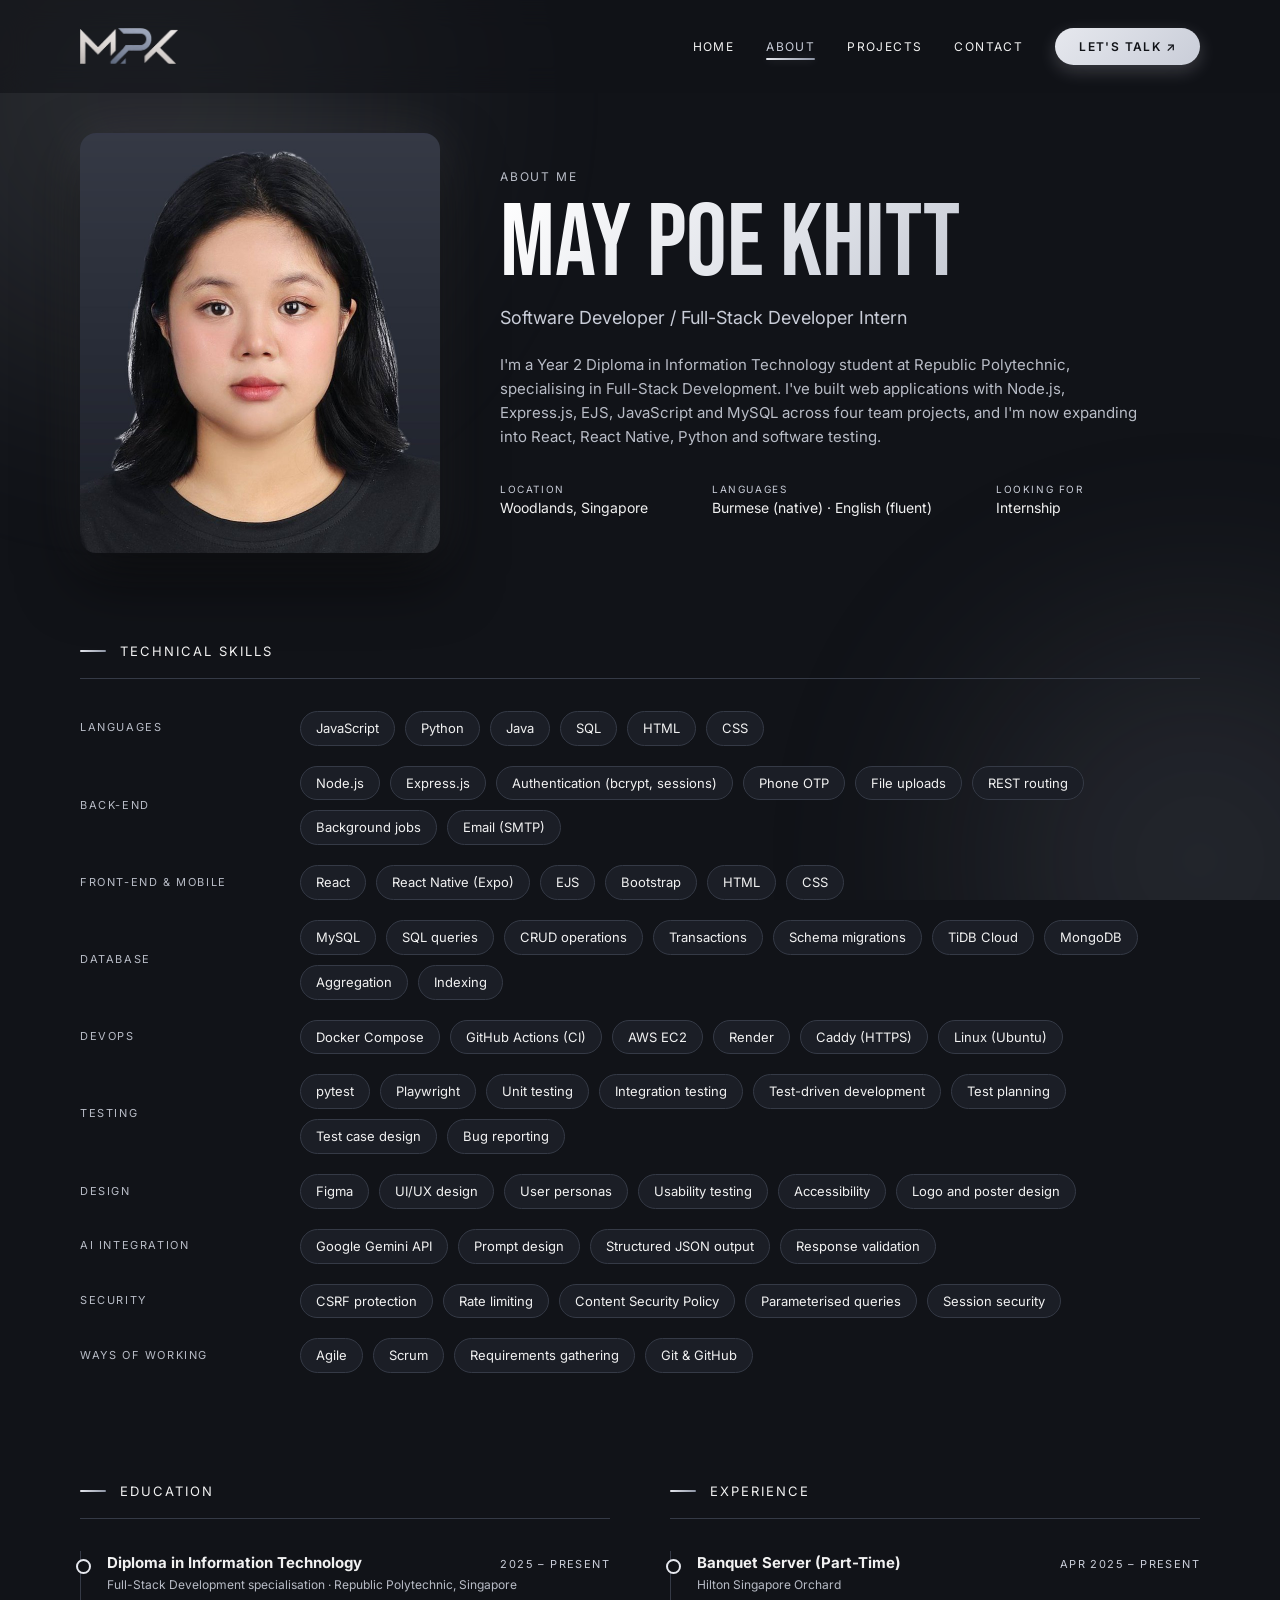
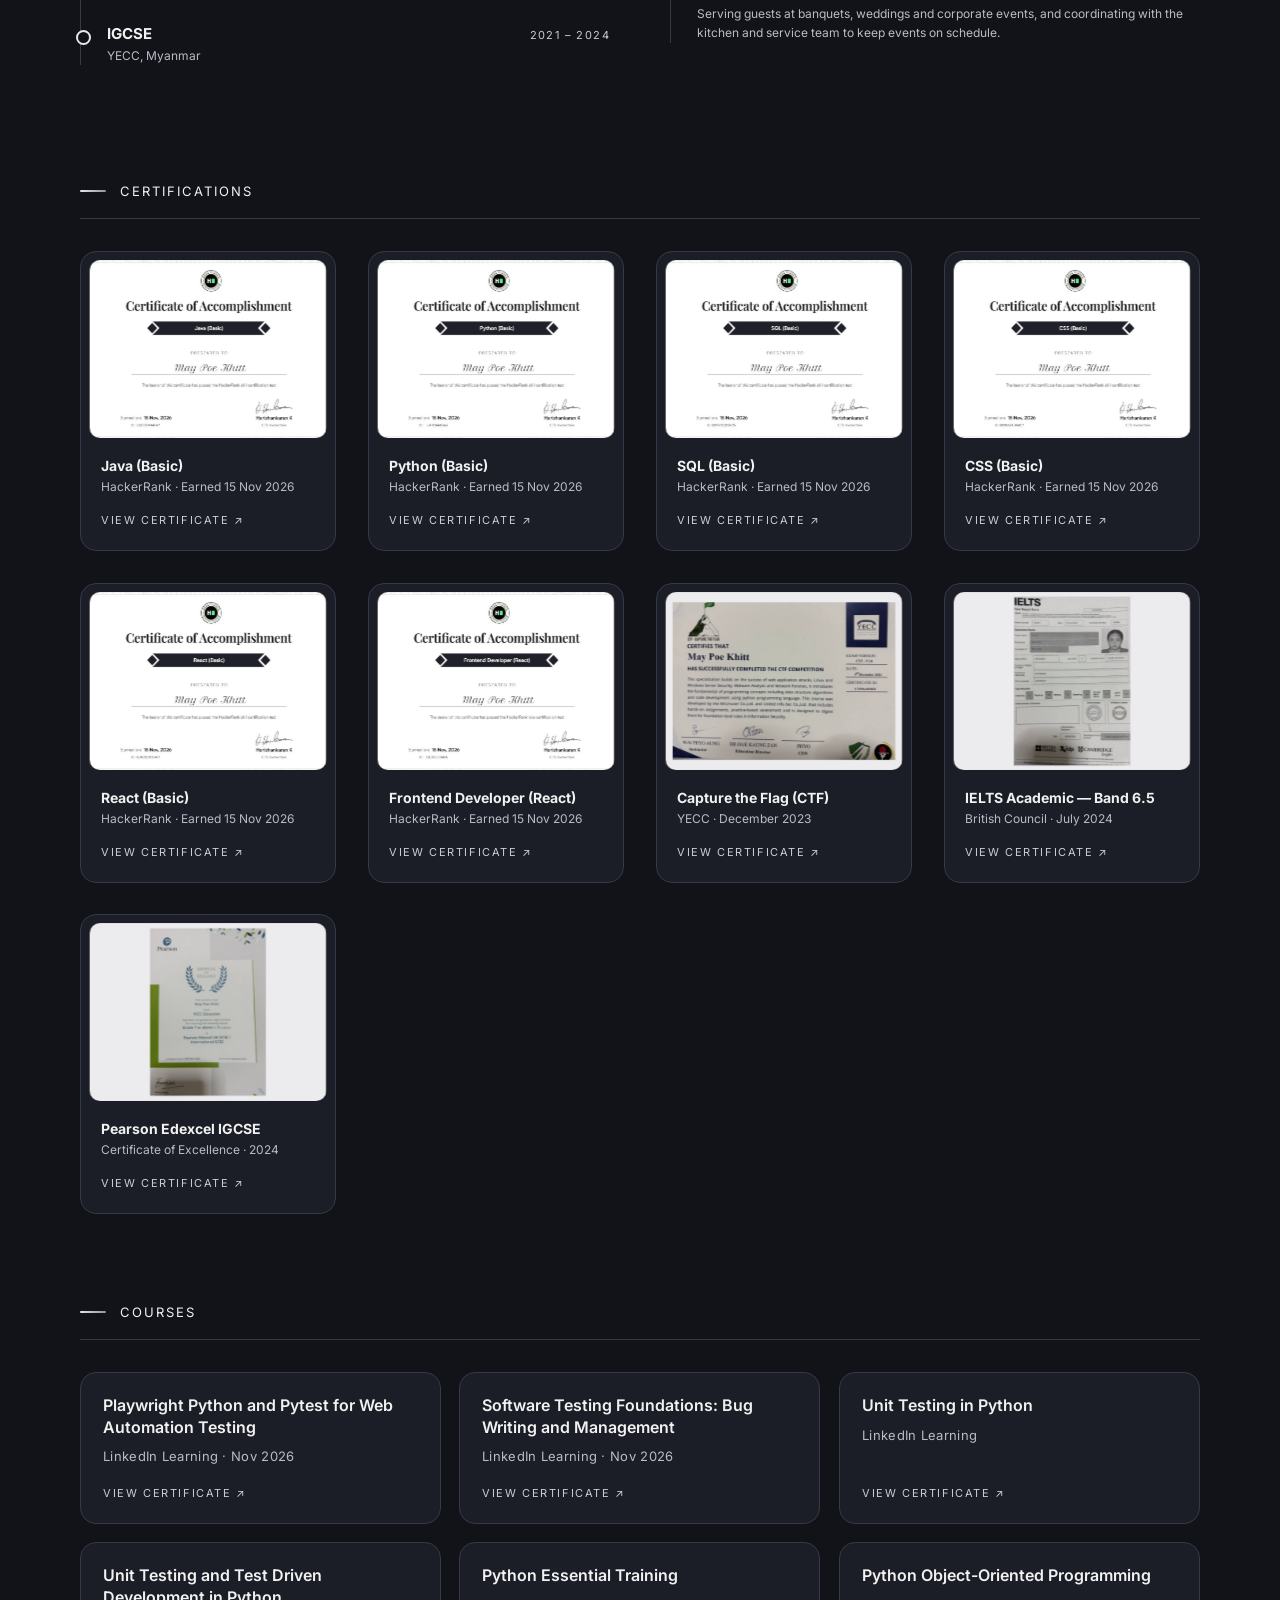
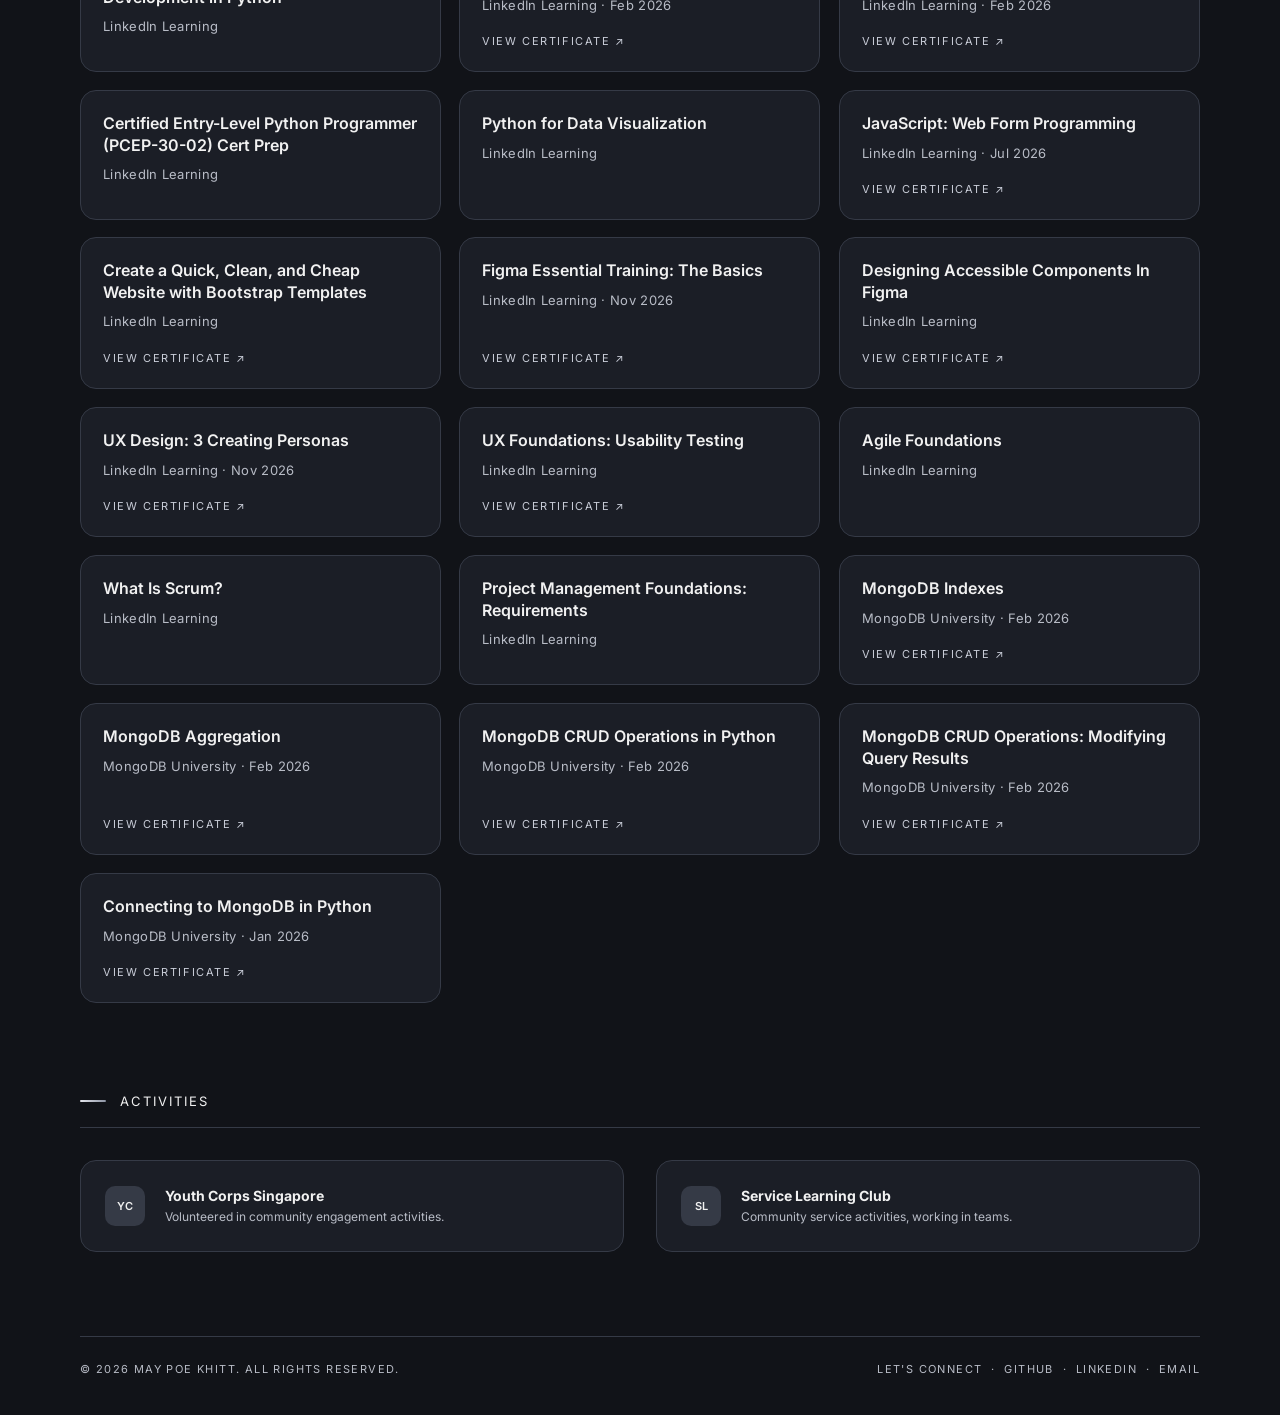
==== about.html @ 6e0b2e2b "Add LockIn project and related skills" ====
<!DOCTYPE html>
<html lang="en">
<head>
  <meta charset="UTF-8">
  <meta name="viewport" content="width=device-width, initial-scale=1.0">
  <title>About | May Poe Khitt</title>
  <meta name="description" content="About May Poe Khitt: technical skills, education, experience and certifications.">
  <link rel="icon" href="assets/img/favicon.png">

  <!-- Fonts from the design document: Bebas Neue for headings, Inter for body text -->
  <link rel="preconnect" href="https://fonts.googleapis.com">
  <link rel="preconnect" href="https://fonts.gstatic.com" crossorigin>
  <link href="https://fonts.googleapis.com/css2?family=Bebas+Neue&family=Inter:wght@400;600&display=swap" rel="stylesheet">

  <link rel="stylesheet" href="css/style.css">
</head>
<body>

  <!-- ===== Two blurred circles of colour drifting behind the whole page ===== -->
  <div class="orbs" aria-hidden="true"><span></span><span></span></div>

  <!-- ===== Loading screen: counts to 100, then fades away ===== -->
  <div class="loader">
    <img src="assets/img/logo.png" alt="">
    <p class="loader-count">000</p>
    <div class="loader-track"><div class="loader-fill"></div></div>
  </div>

  <!-- ===== Thin line at the top showing how far down the page you are ===== -->
  <div class="progress"></div>

  <!-- ===== Navigation bar (the same on every page) ===== -->
  <header class="site-header">
    <div class="container">
      <nav class="nav" aria-label="Main">
        <a class="nav-logo" href="index.html"><img src="assets/img/logo.png" alt="MPK logo, back to home"></a>
        <button class="nav-toggle" aria-expanded="false" aria-controls="nav-links">MENU</button>
        <ul class="nav-links" id="nav-links">
          <li><a href="index.html">Home</a></li>
          <li><a href="about.html" class="active" aria-current="page">About</a></li>
          <li><a href="projects.html">Projects</a></li>
          <li><a href="contact.html">Contact</a></li>
          <li><a class="nav-cta" href="contact.html">Let's talk ↗</a></li>
        </ul>
      </nav>
    </div>
  </header>

  <main>
    <!-- ===== Photo and introduction ===== -->
    <section class="container about-hero">
      <img src="assets/img/may-poe-khitt.jpg" alt="Portrait of May Poe Khitt" width="720" height="840" data-reveal>
      <div>
        <p class="eyebrow" data-reveal>About me</p>
        <h1 data-reveal data-delay="1">May Poe Khitt</h1>
        <p class="about-role" data-reveal data-delay="2">Software Developer / Full-Stack Developer Intern</p>
        <p class="about-bio" data-reveal data-delay="3">I'm a Year 2 Diploma in Information Technology student at Republic Polytechnic, specialising in Full-Stack Development. I've built web applications with Node.js, Express.js, EJS, JavaScript and MySQL across four team projects, and I'm now expanding into React, React Native, Python and software testing.</p>
        <ul class="facts" data-reveal data-delay="4">
          <li><span>Location</span>Woodlands, Singapore</li>
          <li><span>Languages</span>Burmese (native) · English (fluent)</li>
          <li><span>Looking for</span>Internship</li>
        </ul>
      </div>
    </section>

    <!-- ===== Technical skills ===== -->
    <section class="container">
      <h2 class="section-title ruled" data-reveal>Technical skills</h2>
      <div class="skill-row" data-reveal>
        <h3>Languages</h3>
        <ul class="tag-list">
          <li>JavaScript</li><li>Python</li><li>Java</li><li>SQL</li><li>HTML</li><li>CSS</li>
        </ul>
      </div>
      <div class="skill-row" data-reveal>
        <h3>Back-end</h3>
        <ul class="tag-list">
          <li>Node.js</li><li>Express.js</li><li>Authentication (bcrypt, sessions)</li><li>Phone OTP</li><li>File uploads</li><li>REST routing</li><li>Background jobs</li><li>Email (SMTP)</li>
        </ul>
      </div>
      <div class="skill-row" data-reveal>
        <h3>Front-end &amp; mobile</h3>
        <ul class="tag-list">
          <li>React</li><li>React Native (Expo)</li><li>EJS</li><li>Bootstrap</li><li>HTML</li><li>CSS</li>
        </ul>
      </div>
      <div class="skill-row" data-reveal>
        <h3>Database</h3>
        <ul class="tag-list">
          <li>MySQL</li><li>SQL queries</li><li>CRUD operations</li><li>Transactions</li><li>Schema migrations</li><li>TiDB Cloud</li><li>MongoDB</li><li>Aggregation</li><li>Indexing</li>
        </ul>
      </div>
      <div class="skill-row" data-reveal>
        <h3>DevOps</h3>
        <ul class="tag-list">
          <li>Docker Compose</li><li>GitHub Actions (CI)</li><li>AWS EC2</li><li>Render</li><li>Caddy (HTTPS)</li><li>Linux (Ubuntu)</li>
        </ul>
      </div>
      <div class="skill-row" data-reveal>
        <h3>Testing</h3>
        <ul class="tag-list">
          <li>pytest</li><li>Playwright</li><li>Unit testing</li><li>Integration testing</li><li>Test-driven development</li><li>Test planning</li><li>Test case design</li><li>Bug reporting</li>
        </ul>
      </div>
      <div class="skill-row" data-reveal>
        <h3>Design</h3>
        <ul class="tag-list">
          <li>Figma</li><li>UI/UX design</li><li>User personas</li><li>Usability testing</li><li>Accessibility</li><li>Logo and poster design</li>
        </ul>
      </div>
      <div class="skill-row" data-reveal>
        <h3>AI integration</h3>
        <ul class="tag-list">
          <li>Google Gemini API</li><li>Prompt design</li><li>Structured JSON output</li><li>Response validation</li>
        </ul>
      </div>
      <div class="skill-row" data-reveal>
        <h3>Security</h3>
        <ul class="tag-list">
          <li>CSRF protection</li><li>Rate limiting</li><li>Content Security Policy</li><li>Parameterised queries</li><li>Session security</li>
        </ul>
      </div>
      <div class="skill-row" data-reveal>
        <h3>Ways of working</h3>
        <ul class="tag-list">
          <li>Agile</li><li>Scrum</li><li>Requirements gathering</li><li>Git &amp; GitHub</li>
        </ul>
      </div>
    </section>

    <!-- ===== Education and experience ===== -->
    <section class="container two-columns">
      <div>
        <h2 class="section-title ruled" data-reveal>Education</h2>
        <ul class="timeline">
          <li data-reveal>
            <div class="timeline-top"><h3>Diploma in Information Technology</h3><time>2025 – Present</time></div>
            <p>Full-Stack Development specialisation · Republic Polytechnic, Singapore</p>
          </li>
          <li data-reveal data-delay="1">
            <div class="timeline-top"><h3>IGCSE</h3><time>2021 – 2024</time></div>
            <p>YECC, Myanmar</p>
          </li>
        </ul>
      </div>
      <div>
        <h2 class="section-title ruled" data-reveal>Experience</h2>
        <ul class="timeline">
          <li data-reveal>
            <div class="timeline-top"><h3>Banquet Server (Part-Time)</h3><time>Apr 2025 – Present</time></div>
            <p>Hilton Singapore Orchard</p>
            <p>Serving guests at banquets, weddings and corporate events, and coordinating with the kitchen and service team to keep events on schedule.</p>
          </li>
        </ul>
      </div>
    </section>

    <!-- ===== Certifications: each thumbnail opens the real certificate ===== -->
    <section class="container">
      <h2 class="section-title ruled" data-reveal>Certifications</h2>
      <div class="cert-grid">
        <a class="card cert-card tilt" href="https://www.hackerrank.com/certificates/ebd170444fa7" target="_blank" rel="noopener" data-reveal data-delay="1">
          <div class="cert-image"><img src="assets/img/cert-java-basic.jpg" alt="Certificate for Java (Basic), presented to May Poe Khitt" loading="lazy"></div>
          <div class="cert-body">
            <h3>Java (Basic)</h3>
            <p>HackerRank · Earned 15 Nov 2026</p>
            <span class="text-link">View certificate ↗</span>
          </div>
        </a>
        <a class="card cert-card tilt" href="https://www.hackerrank.com/certificates/5a11ca1415a3" target="_blank" rel="noopener" data-reveal data-delay="2">
          <div class="cert-image"><img src="assets/img/cert-python-basic.jpg" alt="Certificate for Python (Basic), presented to May Poe Khitt" loading="lazy"></div>
          <div class="cert-body">
            <h3>Python (Basic)</h3>
            <p>HackerRank · Earned 15 Nov 2026</p>
            <span class="text-link">View certificate ↗</span>
          </div>
        </a>
        <a class="card cert-card tilt" href="https://www.hackerrank.com/certificates/b29fcc32bfc5" target="_blank" rel="noopener" data-reveal data-delay="3">
          <div class="cert-image"><img src="assets/img/cert-sql-basic.jpg" alt="Certificate for SQL (Basic), presented to May Poe Khitt" loading="lazy"></div>
          <div class="cert-body">
            <h3>SQL (Basic)</h3>
            <p>HackerRank · Earned 15 Nov 2026</p>
            <span class="text-link">View certificate ↗</span>
          </div>
        </a>
        <a class="card cert-card tilt" href="https://www.hackerrank.com/certificates/b9066fada4c7" target="_blank" rel="noopener" data-reveal data-delay="4">
          <div class="cert-image"><img src="assets/img/cert-css-basic.jpg" alt="Certificate for CSS (Basic), presented to May Poe Khitt" loading="lazy"></div>
          <div class="cert-body">
            <h3>CSS (Basic)</h3>
            <p>HackerRank · Earned 15 Nov 2026</p>
            <span class="text-link">View certificate ↗</span>
          </div>
        </a>
        <a class="card cert-card tilt" href="https://www.hackerrank.com/certificates/65ae2d30e14c" target="_blank" rel="noopener" data-reveal data-delay="1">
          <div class="cert-image"><img src="assets/img/cert-react-basic.jpg" alt="Certificate for React (Basic), presented to May Poe Khitt" loading="lazy"></div>
          <div class="cert-body">
            <h3>React (Basic)</h3>
            <p>HackerRank · Earned 15 Nov 2026</p>
            <span class="text-link">View certificate ↗</span>
          </div>
        </a>
        <a class="card cert-card tilt" href="https://www.hackerrank.com/certificates/15e3feb1d4ea" target="_blank" rel="noopener" data-reveal data-delay="2">
          <div class="cert-image"><img src="assets/img/cert-frontend-react.jpg" alt="Certificate for Frontend Developer (React), presented to May Poe Khitt" loading="lazy"></div>
          <div class="cert-body">
            <h3>Frontend Developer (React)</h3>
            <p>HackerRank · Earned 15 Nov 2026</p>
            <span class="text-link">View certificate ↗</span>
          </div>
        </a>
        <a class="card cert-card tilt" href="assets/img/cert-ctf.jpg" target="_blank" rel="noopener" data-reveal data-delay="3">
          <div class="cert-image"><img src="assets/img/cert-ctf.jpg" alt="Certificate for Capture the Flag (CTF), presented to May Poe Khitt" loading="lazy"></div>
          <div class="cert-body">
            <h3>Capture the Flag (CTF)</h3>
            <p>YECC · December 2023</p>
            <span class="text-link">View certificate ↗</span>
          </div>
        </a>
        <a class="card cert-card tilt" href="assets/img/cert-ielts.jpg" target="_blank" rel="noopener" data-reveal data-delay="4">
          <div class="cert-image"><img src="assets/img/cert-ielts.jpg" alt="Certificate for IELTS Academic — Band 6.5, presented to May Poe Khitt" loading="lazy"></div>
          <div class="cert-body">
            <h3>IELTS Academic — Band 6.5</h3>
            <p>British Council · July 2024</p>
            <span class="text-link">View certificate ↗</span>
          </div>
        </a>
        <a class="card cert-card tilt" href="assets/img/cert-igcse.jpg" target="_blank" rel="noopener" data-reveal data-delay="1">
          <div class="cert-image"><img src="assets/img/cert-igcse.jpg" alt="Certificate for Pearson Edexcel IGCSE, presented to May Poe Khitt" loading="lazy"></div>
          <div class="cert-body">
            <h3>Pearson Edexcel IGCSE</h3>
            <p>Certificate of Excellence · 2024</p>
            <span class="text-link">View certificate ↗</span>
          </div>
        </a>
      </div>
    </section>

    <!-- ===== Short courses: no image, just the title and the link ===== -->
    <section class="container">
      <h2 class="section-title ruled" data-reveal>Courses</h2>
      <div class="course-grid">
        <a class="card course tilt" href="https://www.linkedin.com/learning/certificates/007ace8683a23a3950d2012a0902feb4ef86624bf9d6224d4e33a53b6eaf4945" target="_blank" rel="noopener" data-reveal data-delay="1">
          <h3>Playwright Python and Pytest for Web Automation Testing</h3>
          <p>LinkedIn Learning · Nov 2026</p>
          <span class="text-link">View certificate ↗</span>
        </a>
        <a class="card course tilt" href="https://www.linkedin.com/learning/certificates/c2318993d126d9dd8e108a16541466ec45ddd9ae2f99d0d25678b768635dbad9" target="_blank" rel="noopener" data-reveal data-delay="2">
          <h3>Software Testing Foundations: Bug Writing and Management</h3>
          <p>LinkedIn Learning · Nov 2026</p>
          <span class="text-link">View certificate ↗</span>
        </a>
        <a class="card course tilt" href="https://www.linkedin.com/learning/certificates/ef1d2a0a8b7f7d747a9cfdbb5da832a05d3491741915e7efb2b849ba6c27f4b6" target="_blank" rel="noopener" data-reveal data-delay="3">
          <h3>Unit Testing in Python</h3>
          <p>LinkedIn Learning</p>
          <span class="text-link">View certificate ↗</span>
        </a>
        <div class="card course tilt" data-reveal data-delay="1">
          <h3>Unit Testing and Test Driven Development in Python</h3>
          <p>LinkedIn Learning</p>

        </div>
        <a class="card course tilt" href="https://www.linkedin.com/learning/certificates/7832577962c75b467d08a107c3efdfe1d1c6938fd75892aa714be457d5634626" target="_blank" rel="noopener" data-reveal data-delay="2">
          <h3>Python Essential Training</h3>
          <p>LinkedIn Learning · Feb 2026</p>
          <span class="text-link">View certificate ↗</span>
        </a>
        <a class="card course tilt" href="https://www.linkedin.com/learning/certificates/642a115ae148cda1386c73ee222d095494d3190534b2ea3c707a3dd1daa43b93" target="_blank" rel="noopener" data-reveal data-delay="3">
          <h3>Python Object-Oriented Programming</h3>
          <p>LinkedIn Learning · Feb 2026</p>
          <span class="text-link">View certificate ↗</span>
        </a>
        <div class="card course tilt" data-reveal data-delay="1">
          <h3>Certified Entry-Level Python Programmer (PCEP-30-02) Cert Prep</h3>
          <p>LinkedIn Learning</p>

        </div>
        <div class="card course tilt" data-reveal data-delay="2">
          <h3>Python for Data Visualization</h3>
          <p>LinkedIn Learning</p>

        </div>
        <a class="card course tilt" href="https://www.linkedin.com/learning/certificates/b5870827fc2e2a298fca5d25c9de5e93437871ac3f8296062346e28d1c4c9910" target="_blank" rel="noopener" data-reveal data-delay="3">
          <h3>JavaScript: Web Form Programming</h3>
          <p>LinkedIn Learning · Jul 2026</p>
          <span class="text-link">View certificate ↗</span>
        </a>
        <a class="card course tilt" href="https://www.linkedin.com/learning/certificates/26206d095fd940094a0a09e3727b72c31b474f3857fff0610dfcfeb79a81e4c4" target="_blank" rel="noopener" data-reveal data-delay="1">
          <h3>Create a Quick, Clean, and Cheap Website with Bootstrap Templates</h3>
          <p>LinkedIn Learning</p>
          <span class="text-link">View certificate ↗</span>
        </a>
        <a class="card course tilt" href="https://www.linkedin.com/learning/certificates/7be4e5dc08ef35ca28735d0f163c05a3fc9935de8fa250fa66d63c64e905400e" target="_blank" rel="noopener" data-reveal data-delay="2">
          <h3>Figma Essential Training: The Basics</h3>
          <p>LinkedIn Learning · Nov 2026</p>
          <span class="text-link">View certificate ↗</span>
        </a>
        <a class="card course tilt" href="https://www.linkedin.com/learning/certificates/5f183838abbb30256172e3f19e2828e44eb1addfafab7a0c6562c7fbbeca8776" target="_blank" rel="noopener" data-reveal data-delay="3">
          <h3>Designing Accessible Components In Figma</h3>
          <p>LinkedIn Learning</p>
          <span class="text-link">View certificate ↗</span>
        </a>
        <a class="card course tilt" href="https://www.linkedin.com/learning/certificates/5fa758683c4a4750c43ecacc9d04aaa15fe416ac21dd35add81c320bf196c105" target="_blank" rel="noopener" data-reveal data-delay="1">
          <h3>UX Design: 3 Creating Personas</h3>
          <p>LinkedIn Learning · Nov 2026</p>
          <span class="text-link">View certificate ↗</span>
        </a>
        <a class="card course tilt" href="https://www.linkedin.com/learning/certificates/906a95bd756f3998af81de004d016d6529264d91f4b0411a4b63b7fbc826d82d" target="_blank" rel="noopener" data-reveal data-delay="2">
          <h3>UX Foundations: Usability Testing</h3>
          <p>LinkedIn Learning</p>
          <span class="text-link">View certificate ↗</span>
        </a>
        <div class="card course tilt" data-reveal data-delay="3">
          <h3>Agile Foundations</h3>
          <p>LinkedIn Learning</p>

        </div>
        <div class="card course tilt" data-reveal data-delay="1">
          <h3>What Is Scrum?</h3>
          <p>LinkedIn Learning</p>

        </div>
        <div class="card course tilt" data-reveal data-delay="2">
          <h3>Project Management Foundations: Requirements</h3>
          <p>LinkedIn Learning</p>

        </div>
        <a class="card course tilt" href="https://learn.mongodb.com/c/0lpbbnGNRIOQ8Bi4iYPtrg" target="_blank" rel="noopener" data-reveal data-delay="3">
          <h3>MongoDB Indexes</h3>
          <p>MongoDB University · Feb 2026</p>
          <span class="text-link">View certificate ↗</span>
        </a>
        <a class="card course tilt" href="https://learn.mongodb.com/c/H_JDPgGZQrei9a-CpMz5mw" target="_blank" rel="noopener" data-reveal data-delay="1">
          <h3>MongoDB Aggregation</h3>
          <p>MongoDB University · Feb 2026</p>
          <span class="text-link">View certificate ↗</span>
        </a>
        <a class="card course tilt" href="https://learn.mongodb.com/c/iH8aCj2jSB6xQS1QizCkRQ" target="_blank" rel="noopener" data-reveal data-delay="2">
          <h3>MongoDB CRUD Operations in Python</h3>
          <p>MongoDB University · Feb 2026</p>
          <span class="text-link">View certificate ↗</span>
        </a>
        <a class="card course tilt" href="https://learn.mongodb.com/c/dVjZygx3QAO2M8sxCVp8Hw" target="_blank" rel="noopener" data-reveal data-delay="3">
          <h3>MongoDB CRUD Operations: Modifying Query Results</h3>
          <p>MongoDB University · Feb 2026</p>
          <span class="text-link">View certificate ↗</span>
        </a>
        <a class="card course tilt" href="https://learn.mongodb.com/c/_xUEGuBiSAKsBUDVDH-eBg" target="_blank" rel="noopener" data-reveal data-delay="1">
          <h3>Connecting to MongoDB in Python</h3>
          <p>MongoDB University · Jan 2026</p>
          <span class="text-link">View certificate ↗</span>
        </a>
      </div>
    </section>

    <!-- ===== Activities ===== -->
    <section class="container">
      <h2 class="section-title ruled" data-reveal>Activities</h2>
      <div class="activity-grid">
        <div class="card activity tilt" data-reveal>
          <span class="badge">YC</span>
          <div>
            <h3>Youth Corps Singapore</h3>
            <p>Volunteered in community engagement activities.</p>
          </div>
        </div>
        <div class="card activity tilt" data-reveal data-delay="1">
          <span class="badge">SL</span>
          <div>
            <h3>Service Learning Club</h3>
            <p>Community service activities, working in teams.</p>
          </div>
        </div>
      </div>
    </section>
  </main>

  <!-- ===== Footer (the same on every page) ===== -->
  <footer class="site-footer">
    <div class="container">
      <div class="footer-inner">
        <p>© 2026 May Poe Khitt. All rights reserved.</p>
        <p>
          Let's connect &nbsp;·&nbsp;
          <a href="https://github.com/maypoe82" target="_blank" rel="noopener">GitHub</a> &nbsp;·&nbsp;
          <a href="https://www.linkedin.com/in/may-poe-khitt-23a289365" target="_blank" rel="noopener">LinkedIn</a> &nbsp;·&nbsp;
          <a href="mailto:maypoe827@gmail.com">Email</a>
        </p>
      </div>
    </div>
  </footer>

  <button class="to-top" aria-label="Back to top">↑</button>

  <script src="js/main.js"></script>
</body>
</html>
---- css/style.css ----
/* =====================================================================
   May Poe Khitt - Portfolio
   One stylesheet shared by all four pages.

   Contents
   1.  Colours and fonts (variables)
   2.  Base styles and the glowing background
   3.  Loading screen
   4.  Scroll progress bar
   5.  Navigation bar
   6.  Scroll reveal animations
   7.  Shared pieces: headings, buttons, cards, tags
   8.  Depth and 3D tilt
   9.  Home page
   11. About page
   12. Projects page and the project pop-up
   13. Contact page
   14. Back to top button
   15. Footer
   16. Smaller screens (tablet and phone)
   17. Reduced motion
   ===================================================================== */

/* ---------- 1. Colours and fonts ----------
   Every colour on the site is one of the five greys from my design
   document, or a shade mixed between two of them. There is no second hue:
   contrast and light do the work that a bright accent colour usually does. */
:root {
  --navy-black: #111318;   /* page background */
  --charcoal:   #1B1E26;   /* cards */
  --slate:      #353A46;   /* borders and image backgrounds */
  --light-grey: #B8BCC6;   /* secondary text */
  --off-white:  #F1F1F1;   /* main text */

  --accent:      #E6E8EE;  /* bright silver, the strongest highlight */
  --accent-soft: #C9CDD8;  /* soft silver, for hover text on dark */
  --accent-2:    #8C93A3;  /* steel grey, the far end of gradients */
  --glow:        rgba(230, 232, 238, 0.20);

  --font-heading: "Bebas Neue", Impact, sans-serif;
  --font-body: "Inter", Arial, sans-serif;

  --page-width: 1280px;
  --radius: 16px;

  /* One speed and one curve, so every animation on the site feels the same */
  --speed: 0.45s;
  --ease: cubic-bezier(0.22, 1, 0.36, 1);

  /* Stacked shadows: a tight dark one for contact with the page, a wide
     soft one for height, and a coloured one for the glow. */
  --lift-shadow:
    0 2px 6px rgba(0, 0, 0, 0.5),
    0 22px 48px rgba(0, 0, 0, 0.55),
    0 0 34px var(--glow);
}

/* ---------- 2. Base styles and the glowing background ---------- */
* {
  box-sizing: border-box;
  margin: 0;
  padding: 0;
}

html {
  scroll-behavior: smooth;
  /* "clip" trims anything that pokes out at the sides without turning the
     page into a sideways scrolling box the way "hidden" would. */
  overflow-x: clip;
  /* The page colour lives here so the coloured blobs below can sit behind
     everything on the page but still in front of this background. */
  background: var(--navy-black);
}

body {
  background: transparent;
  color: var(--off-white);
  font-family: var(--font-body);
  font-size: 16px;
  line-height: 1.6;
  overflow-x: clip;
}

/* Stops the page scrolling behind the loading screen or an open pop-up */
body.locked {
  overflow: hidden;
}

/* Two big blurred circles of colour that drift behind the whole site.
   They are what stops the dark background looking flat. */
.orbs {
  position: fixed;
  inset: 0;
  z-index: -1;
  overflow: hidden;
  pointer-events: none;
  /* main.js puts the scroll position into --oy, which slides the blobs
     down more slowly than the page, so they feel further away. */
  transform: translate3d(0, var(--oy, 0px), 0);
}

.orbs span {
  position: absolute;
  display: block;
  border-radius: 50%;
  filter: blur(120px);
  opacity: 0.11;
}

.orbs span:nth-child(1) {
  width: 540px;
  height: 540px;
  top: -170px;
  left: -130px;
  background: var(--accent);
  animation: drift-a 19s ease-in-out infinite alternate;
}

.orbs span:nth-child(2) {
  width: 460px;
  height: 460px;
  bottom: -190px;
  right: -150px;
  background: var(--accent-2);
  opacity: 0.16;
  animation: drift-b 23s ease-in-out infinite alternate;
}

@keyframes drift-a {
  to { transform: translate3d(160px, 120px, 0) scale(1.15); }
}

@keyframes drift-b {
  to { transform: translate3d(-150px, -110px, 0) scale(1.2); }
}

img {
  max-width: 100%;
  height: auto;
  display: block;
}

a {
  color: inherit;
  text-decoration: none;
}

/* Keeps content centred with space at the sides */
.container {
  width: 100%;
  max-width: calc(var(--page-width) + 160px);
  margin: 0 auto;
  padding-left: 80px;
  padding-right: 80px;
}

/* Space above and below every section */
section {
  padding-top: 44px;
  padding-bottom: 44px;
}

/* Visible outline when moving through the page with the Tab key */
a:focus-visible,
button:focus-visible,
input:focus-visible,
textarea:focus-visible {
  outline: 2px solid var(--accent-soft);
  outline-offset: 3px;
}

/* ---------- 3. Loading screen ----------
   Covers the page while the fonts and images load, and counts up
   from 000 to 100. main.js removes it when the page is ready. */
.loader {
  position: fixed;
  inset: 0;
  z-index: 100;
  display: grid;
  place-content: center;
  justify-items: center;
  gap: 28px;
  background: radial-gradient(circle at 50% 42%, #1A2030, var(--navy-black) 70%);
  transition: opacity 0.6s var(--ease), visibility 0.6s;
}

.loader.done {
  opacity: 0;
  visibility: hidden;
}

.loader img {
  width: 110px;
  filter: drop-shadow(0 0 26px var(--glow));
  animation: pulse 1.6s var(--ease) infinite;
}

.loader-count {
  font-family: var(--font-heading);
  font-size: 56px;
  line-height: 1;
  background: linear-gradient(135deg, var(--off-white), var(--accent-soft));
  -webkit-background-clip: text;
  background-clip: text;
  color: transparent;
}

/* The thin bar that fills up under the number */
.loader-track {
  width: 220px;
  height: 3px;
  border-radius: 999px;
  background: var(--slate);
  overflow: hidden;
}

.loader-fill {
  width: 0%;
  height: 100%;
  border-radius: 999px;
  background: linear-gradient(90deg, var(--accent), var(--accent-2));
  box-shadow: 0 0 14px var(--glow);
  transition: width 0.2s linear;
}

@keyframes pulse {
  0%, 100% { opacity: 1; transform: scale(1); }
  50% { opacity: 0.5; transform: scale(0.94); }
}

/* ---------- 4. Scroll progress bar ----------
   A thin line across the very top that grows as the page is scrolled. */
.progress {
  position: fixed;
  top: 0;
  left: 0;
  z-index: 30;
  width: 100%;
  height: 3px;
  background: linear-gradient(90deg, var(--accent), var(--accent-2));
  box-shadow: 0 0 12px var(--glow);
  transform: scaleX(0);
  transform-origin: left;
}

/* ---------- 5. Navigation bar ---------- */
.site-header {
  position: sticky;
  top: 0;
  z-index: 20;
  background: rgba(17, 19, 24, 0.6);
  backdrop-filter: blur(14px);
  border-bottom: 1px solid transparent;
  transition: border-color var(--speed) var(--ease), background var(--speed) var(--ease);
}

/* main.js adds "scrolled" once the page has moved down a little */
.site-header.scrolled {
  background: rgba(17, 19, 24, 0.9);
  border-bottom-color: rgba(230, 232, 238, 0.18);
}

.nav {
  display: flex;
  align-items: center;
  justify-content: space-between;
  height: 92px;
  transition: height var(--speed) var(--ease);
}

.site-header.scrolled .nav {
  height: 74px;
}

.nav-logo img {
  height: 36px;
  width: auto;
  transition: transform var(--speed) var(--ease), filter var(--speed) var(--ease);
}

.nav-logo:hover img {
  transform: scale(1.08);
  filter: drop-shadow(0 0 14px var(--glow));
}

.nav-links {
  display: flex;
  align-items: center;
  gap: 32px;
  list-style: none;
}

.nav-links a {
  position: relative;
  font-size: 12px;
  letter-spacing: 1.4px;
  text-transform: uppercase;
  padding: 6px 0;
  transition: color var(--speed) var(--ease);
}

.nav-links a:not(.nav-cta):hover,
.nav-links a.active {
  color: var(--accent-soft);
}

/* The underline grows out from the left on hover, instead of just appearing */
.nav-links a:not(.nav-cta)::after {
  content: "";
  position: absolute;
  left: 0;
  bottom: 0;
  width: 100%;
  height: 2px;
  border-radius: 2px;
  background: linear-gradient(90deg, var(--accent), var(--accent-2));
  box-shadow: 0 0 10px var(--glow);
  transform: scaleX(0);
  transform-origin: left;
  transition: transform var(--speed) var(--ease);
}

.nav-links a:hover::after,
.nav-links a.active::after {
  transform: scaleX(1);
}

/* The silver "Let's talk" pill at the end of the menu */
.nav-links a.nav-cta {
  background: linear-gradient(135deg, var(--accent), #C9CDD8);
  color: var(--navy-black);
  font-weight: 600;
  padding: 11px 24px;
  border-radius: 999px;
  box-shadow: 0 6px 18px var(--glow);
  transition: transform var(--speed) var(--ease), box-shadow var(--speed) var(--ease);
}

.nav-links a.nav-cta:hover {
  transform: translateY(-2px);
  box-shadow: 0 10px 26px var(--glow);
}

/* Menu button, only shown on phones (see section 16) */
.nav-toggle {
  display: none;
  background: none;
  border: 1px solid var(--slate);
  border-radius: 8px;
  color: var(--off-white);
  font-family: var(--font-body);
  font-size: 12px;
  letter-spacing: 1.4px;
  padding: 10px 14px;
  cursor: pointer;
}

/* ---------- 6. Scroll reveal animations ----------
   Anything with data-reveal starts lower down, see-through and slightly
   shrunk. main.js adds "shown" when it scrolls into view. */
/* These use the separate "translate" and "scale" properties rather than
   "transform". That matters: the tilting cards in section 8 use transform,
   and if the reveal used it too, whichever rule won would cancel the other.
   Using separate properties lets the two effects run side by side. */
[data-reveal] {
  opacity: 0;
  translate: 0 30px;
  scale: 0.98;
  transition: opacity 0.8s var(--ease), translate 0.8s var(--ease), scale 0.8s var(--ease);
}

[data-reveal].shown {
  opacity: 1;
  translate: 0 0;
  scale: 1;
}

/* data-delay staggers items so they arrive one after another */
[data-delay="1"] { transition-delay: 0.08s; }
[data-delay="2"] { transition-delay: 0.16s; }
[data-delay="3"] { transition-delay: 0.24s; }
[data-delay="4"] { transition-delay: 0.32s; }
[data-delay="5"] { transition-delay: 0.40s; }

/* ---------- 7. Shared pieces ---------- */
.eyebrow {
  font-size: 12px;
  letter-spacing: 1.8px;
  text-transform: uppercase;
  color: var(--light-grey);
}

.section-title {
  position: relative;
  font-size: 13px;
  font-weight: 400;
  letter-spacing: 2px;
  text-transform: uppercase;
}

/* A short blue dash in front of every section heading */
.section-title::before {
  content: "";
  display: inline-block;
  width: 26px;
  height: 2px;
  margin-right: 14px;
  vertical-align: 4px;
  border-radius: 2px;
  background: linear-gradient(90deg, var(--accent), var(--accent-2));
}

/* Section title with a thin line underneath */
.section-title.ruled {
  padding-bottom: 16px;
  border-bottom: 1px solid var(--slate);
  margin-bottom: 32px;
}

.section-head {
  display: flex;
  justify-content: space-between;
  align-items: baseline;
  margin-bottom: 20px;
}

.text-link {
  position: relative;
  font-size: 11px;
  letter-spacing: 1.6px;
  text-transform: uppercase;
  color: var(--accent-soft);
}

.text-link::after {
  content: "";
  position: absolute;
  left: 0;
  bottom: -3px;
  width: 100%;
  height: 1px;
  background: currentColor;
  transform: scaleX(0);
  transform-origin: left;
  transition: transform var(--speed) var(--ease);
}

a:hover .text-link::after,
.text-link:hover::after {
  transform: scaleX(1);
}

.muted {
  color: var(--light-grey);
}

/* Big headings, filled with a metal-and-blue gradient instead of flat white */
.page-title,
.hero h1,
.about-hero h1,
.cta h2,
.modal-box h2 {
  background: linear-gradient(135deg, #FFFFFF 0%, #DCDFE6 46%, #9BA2B1 112%);
  -webkit-background-clip: text;
  background-clip: text;
  color: transparent;
}

.page-title {
  font-family: var(--font-heading);
  font-weight: 400;
  font-size: clamp(54px, 8.5vw, 120px);
  line-height: 0.95;
  margin: 12px 0 16px;
}

.page-intro {
  padding-top: 56px;
  padding-bottom: 12px;
}

/* Buttons */
.btn {
  position: relative;
  display: inline-block;
  overflow: hidden;
  font-family: var(--font-body);
  font-size: 12px;
  font-weight: 600;
  letter-spacing: 1.2px;
  text-transform: uppercase;
  padding: 18px 28px;
  border: none;
  border-radius: 10px;
  /* Dark text on silver, which is easier to read than white on silver */
  background: linear-gradient(135deg, var(--accent), #C9CDD8 55%, var(--accent-2));
  color: var(--navy-black);
  cursor: pointer;
  box-shadow: 0 8px 22px var(--glow);
  transition: transform var(--speed) var(--ease), box-shadow var(--speed) var(--ease);
}

.btn:hover {
  transform: translateY(-3px);
  box-shadow: 0 14px 34px var(--glow);
}

/* Pressing the button pushes it back down, like a real key */
.btn:active {
  transform: translateY(-1px) scale(0.985);
}

/* A band of light that sweeps across the button on hover */
.btn::before {
  content: "";
  position: absolute;
  top: 0;
  left: -120%;
  width: 60%;
  height: 100%;
  background: linear-gradient(100deg, transparent, rgba(255, 255, 255, 0.6), transparent);
  transition: left 0.6s var(--ease);
}

.btn:hover::before {
  left: 130%;
}

.btn-outline {
  background: rgba(27, 30, 38, 0.8);
  color: var(--off-white);
  border: 1px solid var(--slate);
  font-weight: 400;
  box-shadow: none;
}

.btn-outline:hover {
  border-color: var(--accent);
  color: var(--accent-soft);
  box-shadow: 0 10px 26px rgba(0, 0, 0, 0.45);
}

.btn-outline::before {
  background: linear-gradient(100deg, transparent, rgba(255, 255, 255, 0.16), transparent);
}

.btn-block {
  display: block;
  width: 100%;
  text-align: center;
}

/* Cards */
.card {
  position: relative;
  background: var(--charcoal);
  border: 1px solid var(--slate);
  border-radius: var(--radius);
}

/* Small rounded labels used for skills */
.tag-list {
  display: flex;
  flex-wrap: wrap;
  gap: 10px;
  list-style: none;
}

.tag-list li {
  font-size: 13px;
  padding: 6px 15px;
  background: var(--charcoal);
  border: 1px solid var(--slate);
  border-radius: 999px;
  transition: border-color var(--speed) var(--ease), color var(--speed) var(--ease),
              transform var(--speed) var(--ease), box-shadow var(--speed) var(--ease);
}

.tag-list li:hover {
  border-color: var(--accent);
  color: var(--accent-soft);
  transform: translateY(-3px);
  box-shadow: 0 8px 20px var(--glow);
}

/* ---------- 8. Depth and 3D tilt ----------
   .tilt cards lean towards the mouse. main.js measures where the pointer is
   over the card and writes the two angles into --rx and --ry; the rest is
   done here. perspective() is what makes the lean look three-dimensional
   rather than flat. */
.tilt {
  transform:
    perspective(1000px)
    rotateX(var(--rx, 0deg))
    rotateY(var(--ry, 0deg))
    translateY(var(--lift, 0px));
  transform-style: preserve-3d;
  transition: transform var(--speed) var(--ease), box-shadow var(--speed) var(--ease),
              border-color var(--speed) var(--ease);
}

.tilt:hover {
  box-shadow: var(--lift-shadow);
  border-color: rgba(230, 232, 238, 0.40);
}

/* A soft round highlight that follows the pointer across the card.
   main.js writes the pointer position into --mx and --my. */
.tilt::after {
  content: "";
  position: absolute;
  inset: 0;
  border-radius: inherit;
  pointer-events: none;
  background: radial-gradient(
    420px circle at var(--mx, 50%) var(--my, 50%),
    rgba(255, 255, 255, 0.13),
    transparent 62%
  );
  opacity: 0;
  transition: opacity var(--speed) var(--ease);
}

.tilt:hover::after {
  opacity: 1;
}

/* Anything inside a tilting card that should stand slightly proud of it */
.tilt .project-image,
.tilt .cert-image {
  transform: translateZ(28px);
}

/* ---------- 9. Home page ---------- */
.hero {
  display: grid;
  grid-template-columns: 1.3fr 1fr;
  gap: 72px;
  align-items: center;
  padding-top: 48px;
}

.hero h1 {
  font-family: var(--font-heading);
  font-weight: 400;
  font-size: clamp(58px, 10.5vw, 146px);
  line-height: 0.92;
  margin: 14px 0 12px;
}

/* The line that types itself out, with a blinking bar at the end */
.typed {
  display: block;
  min-height: 34px;
  font-size: 20px;
  letter-spacing: 1px;
  color: var(--accent-soft);
  margin-bottom: 18px;
}

.typed::after {
  content: "";
  display: inline-block;
  width: 3px;
  height: 20px;
  margin-left: 4px;
  background: var(--accent-2);
  box-shadow: 0 0 10px var(--accent-2);
  vertical-align: -3px;
  animation: blink 1s steps(1) infinite;
}

@keyframes blink {
  0%, 50% { opacity: 1; }
  50.01%, 100% { opacity: 0; }
}

.hero-intro {
  font-size: 18px;
  color: var(--light-grey);
  max-width: 640px;
  margin-bottom: 32px;
}

.hero-actions {
  display: flex;
  flex-wrap: wrap;
  align-items: center;
  gap: 20px;
}

.availability {
  margin-left: 40px;
}

.availability strong {
  display: block;
  font-family: var(--font-heading);
  font-weight: 400;
  font-size: 34px;
  line-height: 1;
  color: var(--off-white);
}

/* A small teal dot that softly pulses next to "Available for" */
.dot {
  display: inline-block;
  width: 8px;
  height: 8px;
  margin-right: 8px;
  border-radius: 50%;
  background: var(--accent-2);
  animation: ping 2s var(--ease) infinite;
}

@keyframes ping {
  0% { box-shadow: 0 0 0 0 rgba(230, 232, 238, 0.45); }
  70% { box-shadow: 0 0 0 10px rgba(230, 232, 238, 0); }
  100% { box-shadow: 0 0 0 0 rgba(230, 232, 238, 0); }
}

/* Photo, the ring behind it, and a soft glow underneath */
.hero-photo {
  position: relative;
  justify-self: end;
  width: 100%;
  max-width: 380px;
  transform: perspective(1100px) rotateX(var(--rx, 0deg)) rotateY(var(--ry, 0deg));
  transform-style: preserve-3d;
  transition: transform 0.6s var(--ease);
}

.hero-photo img {
  position: relative;
  border-radius: var(--radius);
  width: 100%;
  box-shadow: 0 30px 70px rgba(0, 0, 0, 0.6), 0 0 60px rgba(230, 232, 238, 0.13);
  animation: float 7s ease-in-out infinite;
}

@keyframes float {
  0%, 100% { transform: translateY(0); }
  50% { transform: translateY(-14px); }
}

/* A thin circle sitting behind the photo, whose colour breathes */
.hero-photo::before {
  content: "";
  position: absolute;
  top: 50%;
  left: 50%;
  width: 126%;
  aspect-ratio: 1;
  border: 1px solid var(--slate);
  border-radius: 50%;
  transform: translate(-50%, -50%) translateZ(-40px);
  animation: breathe 6s ease-in-out infinite;
}

@keyframes breathe {
  0%, 100% { border-color: var(--slate); }
  50% { border-color: var(--accent); }
}

.hero-photo .sparkle {
  position: absolute;
  left: -84px;
  top: 96px;
  width: 44px;
  height: 44px;
  fill: var(--accent-2);
  transform: translateZ(60px);
  animation: twinkle 3.5s var(--ease) infinite;
}

@keyframes twinkle {
  0%, 100% { opacity: 0.4; }
  50% { opacity: 1; }
}

/* Row of four numbers */
.stats {
  display: grid;
  grid-template-columns: repeat(4, 1fr);
  padding: 30px 0;
  background: linear-gradient(135deg, rgba(230, 232, 238, 0.07), rgba(27, 30, 38, 0.9) 45%);
}

.stat {
  padding: 0 48px;
  border-left: 1px solid var(--slate);
  transition: transform var(--speed) var(--ease);
}

.stat:first-child {
  border-left: none;
}

.stat:hover {
  transform: translateY(-5px);
}

.stat-number {
  font-family: var(--font-heading);
  font-size: 64px;
  line-height: 1;
  background: linear-gradient(135deg, var(--off-white), var(--accent-soft));
  -webkit-background-clip: text;
  background-clip: text;
  color: transparent;
}

.stat-label {
  font-size: 11px;
  letter-spacing: 1.6px;
  text-transform: uppercase;
  color: var(--light-grey);
}

/* Project cards: used on Home and on the Projects page */
.project-grid {
  display: grid;
  grid-template-columns: repeat(3, 1fr);
  gap: 32px;
}

.project-card {
  display: flex;
  flex-direction: column;
  padding: 12px;
}

.project-image {
  position: relative;
  aspect-ratio: 16 / 9;
  background: var(--slate);
  border-radius: 10px;
  overflow: hidden;
}

.project-image img {
  width: 100%;
  height: 100%;
  object-fit: cover;
  object-position: top;
  transition: transform 0.7s var(--ease);
}

/* The screenshot zooms in slightly when the card is hovered */
.project-card:hover .project-image img {
  transform: scale(1.07);
}

.project-type {
  position: absolute;
  left: 12px;
  top: 12px;
  font-size: 10px;
  letter-spacing: 1.6px;
  text-transform: uppercase;
  background: linear-gradient(135deg, var(--accent), var(--accent-2));
  color: var(--navy-black);
  font-weight: 600;
  padding: 5px 10px;
  border-radius: 999px;
}

.project-body {
  display: flex;
  flex-direction: column;
  flex: 1;
  padding: 22px 16px 16px;
}

.project-body h3 {
  font-family: var(--font-heading);
  font-weight: 400;
  font-size: 40px;
  line-height: 1;
  margin-bottom: 8px;
  transition: color var(--speed) var(--ease);
}

.project-card:hover .project-body h3 {
  color: var(--accent-soft);
}

.project-body p {
  font-size: 13px;
  color: var(--light-grey);
}

.project-tech {
  font-size: 10px;
  letter-spacing: 1.4px;
  text-transform: uppercase;
  color: var(--accent-soft);
  margin-top: 16px;
}

/* Round arrow button on the Home page cards */
.project-title-row {
  display: flex;
  justify-content: space-between;
  align-items: center;
  gap: 12px;
}

.arrow-link {
  flex-shrink: 0;
  display: grid;
  place-items: center;
  width: 40px;
  height: 40px;
  border: 1px solid var(--slate);
  border-radius: 50%;
  transition: background var(--speed) var(--ease), color var(--speed) var(--ease),
              transform var(--speed) var(--ease), box-shadow var(--speed) var(--ease);
}

.arrow-link:hover {
  background: linear-gradient(135deg, var(--accent), var(--accent-2));
  color: var(--navy-black);
  transform: rotate(45deg);
  box-shadow: 0 0 22px var(--glow);
}

/* Skills on the left, tools and education on the right */
.skills-layout {
  display: grid;
  grid-template-columns: 1fr 1fr;
  gap: 60px;
}

.skill-list {
  display: grid;
  grid-template-columns: 1fr 1fr;
  gap: 36px 24px;
  list-style: none;
}

.skill-list li {
  display: flex;
  gap: 20px;
}

.skill-list svg {
  flex-shrink: 0;
  width: 36px;
  height: 36px;
  fill: none;
  stroke: var(--accent-soft);
  stroke-width: 1.6;
  stroke-linecap: round;
  stroke-linejoin: round;
  transition: stroke var(--speed) var(--ease), transform var(--speed) var(--ease),
              filter var(--speed) var(--ease);
}

.skill-list li:hover svg {
  stroke: var(--accent-2);
  transform: translateY(-4px) scale(1.08);
  filter: drop-shadow(0 0 12px var(--glow));
}

.skill-list h3 {
  font-size: 12px;
  letter-spacing: 1.4px;
  text-transform: uppercase;
  margin-bottom: 6px;
}

.skill-list p {
  font-size: 12px;
  color: var(--light-grey);
}

.tool-box {
  padding: 24px;
  margin-top: 20px;
}

.tool-grid {
  display: grid;
  grid-template-columns: repeat(3, 1fr);
  gap: 20px;
  list-style: none;
}

.tool-grid li {
  display: flex;
  align-items: center;
  gap: 14px;
  font-size: 13px;
  transition: transform var(--speed) var(--ease), color var(--speed) var(--ease);
}

.tool-grid li:hover {
  transform: translateX(5px);
  color: var(--accent-soft);
}

/* Small square with the tool's initials */
.badge {
  flex-shrink: 0;
  display: grid;
  place-items: center;
  width: 36px;
  height: 36px;
  background: var(--slate);
  border-radius: 9px;
  font-size: 11px;
  font-weight: 600;
  transition: background var(--speed) var(--ease), color var(--speed) var(--ease),
              box-shadow var(--speed) var(--ease), transform var(--speed) var(--ease);
}

.tool-grid li:hover .badge,
.contact-card:hover .badge,
.activity:hover .badge {
  background: linear-gradient(135deg, var(--accent), var(--accent-2));
  color: var(--navy-black);
  box-shadow: 0 0 20px var(--glow);
  transform: translateY(-2px);
}

.edu-box {
  margin-top: 16px;
}

.edu-box h3 {
  font-size: 11px;
  font-weight: 400;
  letter-spacing: 1.6px;
  text-transform: uppercase;
  padding: 18px 24px;
  border-bottom: 1px solid var(--slate);
}

.edu-box ul {
  list-style: none;
  padding: 14px 24px 18px;
}

.edu-box li {
  display: flex;
  align-items: center;
  gap: 14px;
  font-size: 13px;
  padding: 7px 0;
}

.edu-box small {
  display: block;
  font-size: 11px;
  color: var(--light-grey);
}

/* "How I work" strip */
.process {
  display: grid;
  grid-template-columns: repeat(5, 1fr);
  gap: 24px;
  padding: 30px 28px;
  list-style: none;
}

.process li {
  transition: transform var(--speed) var(--ease);
}

.process li:hover {
  transform: translateY(-6px);
}

.process h3 {
  font-size: 12px;
  letter-spacing: 1.6px;
  text-transform: uppercase;
  margin-bottom: 10px;
}

.process h3 span {
  font-family: var(--font-heading);
  font-size: 22px;
  font-weight: 400;
  margin-right: 12px;
  background: linear-gradient(135deg, var(--accent), var(--accent-2));
  -webkit-background-clip: text;
  background-clip: text;
  color: transparent;
}

.process p {
  font-size: 12px;
  color: var(--light-grey);
}

/* "Let's build something together" banner */
.cta {
  position: relative;
  overflow: hidden;
  display: grid;
  grid-template-columns: 1fr 1.1fr 1.3fr;
  gap: 40px;
  align-items: center;
  padding: 44px 48px;
  background:
    radial-gradient(900px circle at 0% 0%, rgba(230, 232, 238, 0.16), transparent 55%),
    radial-gradient(700px circle at 100% 100%, rgba(140, 147, 163, 0.16), transparent 55%),
    linear-gradient(135deg, var(--slate), var(--charcoal));
}

/* A slow diagonal shine across the banner */
.cta::after {
  content: "";
  position: absolute;
  top: -50%;
  left: -60%;
  width: 40%;
  height: 200%;
  background: linear-gradient(100deg, transparent, rgba(255, 255, 255, 0.09), transparent);
  transform: rotate(8deg);
  animation: sweep 7s var(--ease) infinite;
}

@keyframes sweep {
  0% { left: -60%; }
  60%, 100% { left: 130%; }
}

.cta h2 {
  position: relative;
  font-family: var(--font-heading);
  font-weight: 400;
  font-size: 58px;
  line-height: 0.97;
}

.cta p {
  font-size: 15px;
  margin-bottom: 20px;
}

.cta > * {
  position: relative;
}

.contact-list {
  list-style: none;
  padding-left: 40px;
  border-left: 1px solid rgba(230, 232, 238, 0.30);
}

.contact-list li {
  display: grid;
  grid-template-columns: 90px 1fr;
  font-size: 14px;
  padding: 7px 0;
  word-break: break-word;
}

.contact-list span {
  font-size: 10px;
  letter-spacing: 1.6px;
  text-transform: uppercase;
  color: var(--light-grey);
  padding-top: 4px;
}

.contact-list a {
  transition: color var(--speed) var(--ease);
}

.contact-list a:hover {
  color: var(--accent-soft);
}

/* ---------- 11. About page ---------- */
.about-hero {
  display: grid;
  grid-template-columns: 360px 1fr;
  gap: 60px;
  align-items: center;
  padding-top: 40px;
}

.about-hero img {
  border-radius: var(--radius);
  box-shadow: 0 26px 60px rgba(0, 0, 0, 0.6), 0 0 50px rgba(230, 232, 238, 0.11);
}

.about-hero h1 {
  font-family: var(--font-heading);
  font-weight: 400;
  font-size: clamp(64px, 8vw, 110px);
  line-height: 1;
  margin: 8px 0;
}

.about-role {
  font-size: 18px;
  color: var(--accent-soft);
  margin-bottom: 20px;
}

.about-bio {
  font-size: 15px;
  color: var(--light-grey);
  max-width: 640px;
}

.facts {
  display: flex;
  flex-wrap: wrap;
  gap: 24px 64px;
  margin-top: 32px;
  list-style: none;
}

.facts span {
  display: block;
  font-size: 10px;
  letter-spacing: 1.6px;
  text-transform: uppercase;
  color: var(--accent-soft);
}

.facts li {
  font-size: 14px;
}

/* One row per group of skills: label on the left, tags on the right */
.skill-row {
  display: grid;
  grid-template-columns: 220px 1fr;
  align-items: center;
  margin-bottom: 20px;
}

.skill-row h3 {
  font-size: 11px;
  font-weight: 400;
  letter-spacing: 1.6px;
  text-transform: uppercase;
  color: var(--light-grey);
}

.two-columns {
  display: grid;
  grid-template-columns: 1fr 1fr;
  gap: 60px;
}

/* Education and experience, drawn as a line with dots down the side */
.timeline {
  list-style: none;
  padding-left: 26px;
  border-left: 1px solid var(--slate);
}

.timeline li {
  position: relative;
  margin-bottom: 28px;
}

.timeline li::before {
  content: "";
  position: absolute;
  left: -31px;
  top: 8px;
  width: 11px;
  height: 11px;
  border-radius: 50%;
  background: var(--navy-black);
  border: 2px solid var(--accent);
  transition: background var(--speed) var(--ease), transform var(--speed) var(--ease),
              box-shadow var(--speed) var(--ease);
}

.timeline li:hover::before {
  background: var(--accent-2);
  transform: scale(1.4);
  box-shadow: 0 0 18px var(--glow);
}

.timeline-top {
  display: flex;
  justify-content: space-between;
  align-items: baseline;
  gap: 16px;
}

.timeline h3 {
  font-size: 15px;
}

.timeline time {
  flex-shrink: 0;
  font-size: 11px;
  letter-spacing: 1.4px;
  text-transform: uppercase;
  color: var(--accent-soft);
}

.timeline p {
  font-size: 12px;
  color: var(--light-grey);
}

.timeline p + p {
  margin-top: 10px;
}

/* Certificates: a thumbnail that opens the real certificate when clicked */
.cert-grid {
  display: grid;
  grid-template-columns: repeat(4, 1fr);
  gap: 32px;
}

.cert-card {
  display: flex;
  flex-direction: column;
  padding: 12px;
}

.cert-image {
  aspect-ratio: 4 / 3;
  background: var(--slate);
  border-radius: 10px;
  overflow: hidden;
  display: grid;
  place-items: center;
}

.cert-image img {
  width: 100%;
  height: 100%;
  object-fit: cover;
  transition: transform 0.7s var(--ease);
}

a.cert-card:hover .cert-image img {
  transform: scale(1.07);
}

.cert-body {
  display: flex;
  flex-direction: column;
  flex: 1;
  padding: 18px 8px 8px;
}

.cert-body h3 {
  font-size: 14px;
  transition: color var(--speed) var(--ease);
}

a.cert-card:hover .cert-body h3 {
  color: var(--accent-soft);
}

.cert-body p {
  font-size: 12px;
  color: var(--light-grey);
}

.cert-body .text-link {
  margin-top: auto;
  padding-top: 16px;
}

.activity-grid {
  display: grid;
  grid-template-columns: 1fr 1fr;
  gap: 32px;
}

.activity {
  display: flex;
  align-items: center;
  gap: 20px;
  padding: 24px;
}

.activity h3 {
  font-size: 14px;
}

.activity p {
  font-size: 12px;
  color: var(--light-grey);
}

.activity .badge {
  width: 40px;
  height: 40px;
  border-radius: 10px;
}

/* ---------- 12. Projects page and the project pop-up ---------- */
.filters {
  display: flex;
  flex-wrap: wrap;
  gap: 12px;
  margin-top: 28px;
}

.filter-btn {
  font-family: var(--font-body);
  font-size: 11px;
  letter-spacing: 1.4px;
  text-transform: uppercase;
  padding: 14px 24px;
  background: rgba(27, 30, 38, 0.8);
  color: var(--off-white);
  border: 1px solid var(--slate);
  border-radius: 999px;
  cursor: pointer;
  transition: border-color var(--speed) var(--ease), background var(--speed) var(--ease),
              color var(--speed) var(--ease), transform var(--speed) var(--ease),
              box-shadow var(--speed) var(--ease);
}

.filter-btn:hover {
  border-color: var(--accent);
  color: var(--accent-soft);
  transform: translateY(-3px);
}

/* The filter that is switched on */
.filter-btn.active {
  background: linear-gradient(135deg, var(--accent), var(--accent-2));
  border-color: transparent;
  color: var(--navy-black);
  font-weight: 600;
  box-shadow: 0 8px 22px var(--glow);
}

.project-detail {
  margin-top: 18px;
}

.project-detail h4 {
  font-size: 10px;
  font-weight: 400;
  letter-spacing: 1.6px;
  text-transform: uppercase;
  color: var(--accent-soft);
  margin-bottom: 6px;
}

.project-detail ul {
  padding-left: 18px;
  font-size: 13px;
}

.project-detail li {
  margin-bottom: 4px;
}

.project-detail li::marker {
  color: var(--accent);
}

.project-links {
  display: grid;
  gap: 10px;
  margin-top: auto;
  padding-top: 24px;
}

/* main.js adds this class to hide cards that do not match the filter */
.project-card.hidden {
  display: none;
}

/* Cards that stay visible after a filter is pressed replay this fade-in */
/* Also uses translate/scale rather than transform, for the same reason
   as the reveal above: it must not wipe out a card's tilt. */
@keyframes pop {
  from { opacity: 0; translate: 0 14px; scale: 0.94; }
  to { opacity: 1; translate: 0 0; scale: 1; }
}

.project-card.refresh {
  animation: pop 0.5s var(--ease) both;
}

/* The pop-up with the full project write-up */
.modal {
  position: fixed;
  inset: 0;
  z-index: 50;
  display: grid;
  place-items: center;
  padding: 24px;
  background: rgba(8, 10, 16, 0.8);
  backdrop-filter: blur(8px);
  opacity: 0;
  visibility: hidden;
  transition: opacity var(--speed) var(--ease), visibility var(--speed);
}

.modal.open {
  opacity: 1;
  visibility: visible;
}

/* The box swings in from slightly below and tilted back */
.modal-box {
  position: relative;
  width: min(900px, 100%);
  max-height: 88vh;
  overflow-y: auto;
  padding: 40px;
  background:
    radial-gradient(700px circle at 0% 0%, rgba(230, 232, 238, 0.14), transparent 60%),
    var(--charcoal);
  border: 1px solid rgba(230, 232, 238, 0.24);
  border-radius: var(--radius);
  box-shadow: 0 40px 90px rgba(0, 0, 0, 0.7), 0 0 70px rgba(230, 232, 238, 0.10);
  transform: perspective(1200px) translateY(40px) rotateX(8deg) scale(0.96);
  transition: transform 0.55s var(--ease);
}

.modal.open .modal-box {
  transform: none;
}

.modal-close {
  position: absolute;
  top: 20px;
  right: 20px;
  display: grid;
  place-items: center;
  width: 40px;
  height: 40px;
  font-size: 20px;
  color: var(--off-white);
  background: transparent;
  border: 1px solid var(--slate);
  border-radius: 50%;
  cursor: pointer;
  transition: background var(--speed) var(--ease), color var(--speed) var(--ease),
              transform var(--speed) var(--ease);
}

.modal-close:hover {
  background: linear-gradient(135deg, var(--accent), var(--accent-2));
  color: var(--navy-black);
  transform: rotate(90deg);
}

.modal-box h2 {
  font-family: var(--font-heading);
  font-weight: 400;
  font-size: 56px;
  line-height: 1;
  margin: 6px 0 10px;
}

.modal-box h3 {
  font-size: 11px;
  font-weight: 400;
  letter-spacing: 1.6px;
  text-transform: uppercase;
  color: var(--accent-soft);
  margin: 26px 0 10px;
}

.modal-box p {
  font-size: 14px;
  color: var(--light-grey);
}

.modal-box ul {
  padding-left: 18px;
  font-size: 14px;
}

.modal-box li {
  margin-bottom: 6px;
}

.modal-box li::marker {
  color: var(--accent);
}

.modal-actions {
  display: flex;
  flex-wrap: wrap;
  gap: 12px;
  margin-top: 28px;
}

/* ---------- 13. Contact page ---------- */
.contact-cards {
  display: grid;
  grid-template-columns: repeat(3, 1fr);
  gap: 32px;
}

.contact-card {
  display: block;
  padding: 24px;
}

.contact-card-top {
  display: flex;
  align-items: center;
  gap: 20px;
  margin-bottom: 20px;
}

.contact-card .badge {
  width: 40px;
  height: 40px;
  border-radius: 10px;
}

.contact-card span {
  display: block;
  font-size: 10px;
  letter-spacing: 1.6px;
  text-transform: uppercase;
  color: var(--accent-soft);
}

.contact-card strong {
  font-size: 13px;
  font-weight: 400;
  word-break: break-word;
}

.contact-form {
  display: grid;
  grid-template-columns: 1fr 1fr;
  gap: 20px 32px;
}

.contact-form .full {
  grid-column: 1 / -1;
}

.contact-form label {
  display: block;
  font-size: 11px;
  letter-spacing: 1.6px;
  text-transform: uppercase;
  color: var(--light-grey);
  margin-bottom: 8px;
  transition: color var(--speed) var(--ease);
}

.contact-form input,
.contact-form textarea {
  width: 100%;
  font-family: var(--font-body);
  font-size: 15px;
  color: var(--off-white);
  background: rgba(27, 30, 38, 0.85);
  border: 1px solid var(--slate);
  border-radius: 10px;
  padding: 16px 20px;
  transition: border-color var(--speed) var(--ease), box-shadow var(--speed) var(--ease);
}

.contact-form textarea {
  min-height: 200px;
  resize: vertical;
}

.contact-form input:focus,
.contact-form textarea:focus {
  border-color: var(--accent);
  box-shadow: 0 0 0 4px rgba(230, 232, 238, 0.14);
  outline: none;
}

.form-note {
  font-size: 13px;
  color: var(--accent-soft);
}

/* ---------- 14. Back to top button ----------
   Hidden until the page is scrolled down; main.js adds "show". */
.to-top {
  position: fixed;
  right: 28px;
  bottom: 28px;
  z-index: 25;
  display: grid;
  place-items: center;
  width: 48px;
  height: 48px;
  font-size: 18px;
  color: var(--off-white);
  background: var(--charcoal);
  border: 1px solid var(--slate);
  border-radius: 50%;
  cursor: pointer;
  opacity: 0;
  visibility: hidden;
  transform: translateY(12px);
  transition: opacity var(--speed) var(--ease), transform var(--speed) var(--ease),
              visibility var(--speed), background var(--speed) var(--ease),
              color var(--speed) var(--ease), box-shadow var(--speed) var(--ease);
}

.to-top.show {
  opacity: 1;
  visibility: visible;
  transform: none;
}

.to-top:hover {
  background: linear-gradient(135deg, var(--accent), var(--accent-2));
  color: var(--navy-black);
  box-shadow: 0 0 26px var(--glow);
}

/* ---------- 15. Footer ---------- */
.site-footer {
  margin-top: 40px;
}

.footer-inner {
  display: flex;
  flex-wrap: wrap;
  justify-content: space-between;
  gap: 12px;
  padding: 24px 0 36px;
  border-top: 1px solid var(--slate);
  font-size: 11px;
  letter-spacing: 1.4px;
  text-transform: uppercase;
  color: var(--light-grey);
}

.footer-inner a {
  transition: color var(--speed) var(--ease);
}

.footer-inner a:hover {
  color: var(--accent-soft);
}

/* ---------- 16. Smaller screens ---------- */

/* Tablets and small laptops */
@media (max-width: 1100px) {
  .container {
    padding-left: 40px;
    padding-right: 40px;
  }

  .project-grid,
  .cert-grid {
    grid-template-columns: 1fr 1fr;
  }

  .skills-layout,
  .two-columns {
    grid-template-columns: 1fr;
    gap: 40px;
  }

  .cta {
    grid-template-columns: 1fr 1fr;
  }

  .contact-list {
    grid-column: 1 / -1;
    padding-left: 0;
    border-left: none;
  }

  .process {
    grid-template-columns: repeat(3, 1fr);
  }

  .hero-photo::before,
  .hero-photo .sparkle {
    display: none;
  }
}

/* Phones */
@media (max-width: 720px) {
  .container {
    padding-left: 20px;
    padding-right: 20px;
  }

  section {
    padding-top: 28px;
    padding-bottom: 28px;
  }

  /* The menu becomes a button that opens a drop-down list */
  .nav,
  .site-header.scrolled .nav {
    height: 72px;
  }

  .nav-toggle {
    display: block;
  }

  .nav-links {
    display: none;
    position: absolute;
    left: 0;
    right: 0;
    top: 72px;
    flex-direction: column;
    align-items: flex-start;
    gap: 18px;
    padding: 20px;
    background: var(--navy-black);
    border-bottom: 1px solid var(--accent);
  }

  /* main.js adds "open" when the menu button is pressed */
  .nav-links.open {
    display: flex;
    animation: pop 0.35s var(--ease) both;
  }

  .hero,
  .about-hero {
    grid-template-columns: 1fr;
    gap: 32px;
  }

  .hero-photo {
    justify-self: start;
    max-width: 320px;
  }

  .hero-photo img {
    animation: none;
  }

  .about-hero img {
    max-width: 260px;
  }

  .availability {
    margin-left: 0;
    width: 100%;
  }

  .stats {
    grid-template-columns: 1fr 1fr;
    gap: 24px 0;
  }

  .stat {
    padding: 0 20px;
  }

  .stat:nth-child(3) {
    border-left: none;
  }

  .project-grid,
  .cert-grid,
  .activity-grid,
  .contact-cards,
  .contact-form,
  .cta,
  .skill-list {
    grid-template-columns: 1fr;
  }

  .tool-grid,
  .process {
    grid-template-columns: 1fr 1fr;
  }

  .skill-row {
    grid-template-columns: 1fr;
    gap: 10px;
  }

  .cta {
    padding: 32px 24px;
  }

  .section-head {
    flex-direction: column;
    gap: 8px;
  }

  .timeline-top {
    flex-direction: column;
    gap: 2px;
  }

  .modal-box {
    padding: 28px 20px;
  }

  .modal-box h2 {
    font-size: 40px;
  }

  .to-top {
    right: 16px;
    bottom: 16px;
  }

  /* Phones have no mouse pointer, so the tilt is switched off */
  .tilt {
    transform: none;
  }

  .orbs span {
    filter: blur(90px);
    opacity: 0.2;
  }
}

/* ---------- 17. Reduced motion ----------
   Some people set their device to reduce animation, because movement can
   make them feel unwell. This turns the moving parts off for them. */
@media (prefers-reduced-motion: reduce) {
  *,
  *::before,
  *::after {
    animation-duration: 0.001s !important;
    animation-iteration-count: 1 !important;
    transition-duration: 0.001s !important;
    scroll-behavior: auto !important;
  }

  [data-reveal] {
    opacity: 1;
    translate: 0 0;
    scale: 1;
  }

  .tilt,
  .hero-photo {
    transform: none !important;
  }
}

/* ---------- 17b. Short course cards ----------
   These have no certificate image, so the card is just the course name,
   where it came from, and a link. They sit three to a row on a laptop
   and stack on a phone. */
.course-grid {
  display: grid;
  grid-template-columns: repeat(auto-fit, minmax(290px, 1fr));
  gap: 18px;
}

.course {
  display: flex;
  flex-direction: column;
  gap: 8px;
  padding: 22px 22px 20px;
}

.course h3 {
  font-size: 16px;
  font-weight: 600;
  line-height: 1.35;
}

.course p {
  font-size: 13px;
  color: var(--light-grey);
  letter-spacing: 0.3px;
}

.course .text-link {
  margin-top: auto;
  padding-top: 10px;
}

/* ---------- 18. Moving between pages ----------
   A dark sheet sits on top of the page. It is invisible most of the
   time. When I click a link to another page of my own site, main.js
   fades the sheet in, waits for the fade, then changes page; the new
   page fades the same sheet back out as it arrives. That turns the
   usual white flash between pages into a soft cross-fade. */
.veil {
  position: fixed;
  inset: 0;
  z-index: 200;
  background: var(--navy-black);
  opacity: 0;
  pointer-events: none;
  transition: opacity 0.3s var(--ease);
}

.veil.on {
  opacity: 1;
}

/* Someone who has asked their computer for less movement gets a plain
   page change with no fade at all. */
@media (prefers-reduced-motion: reduce) {
  .veil {
    display: none;
  }
}
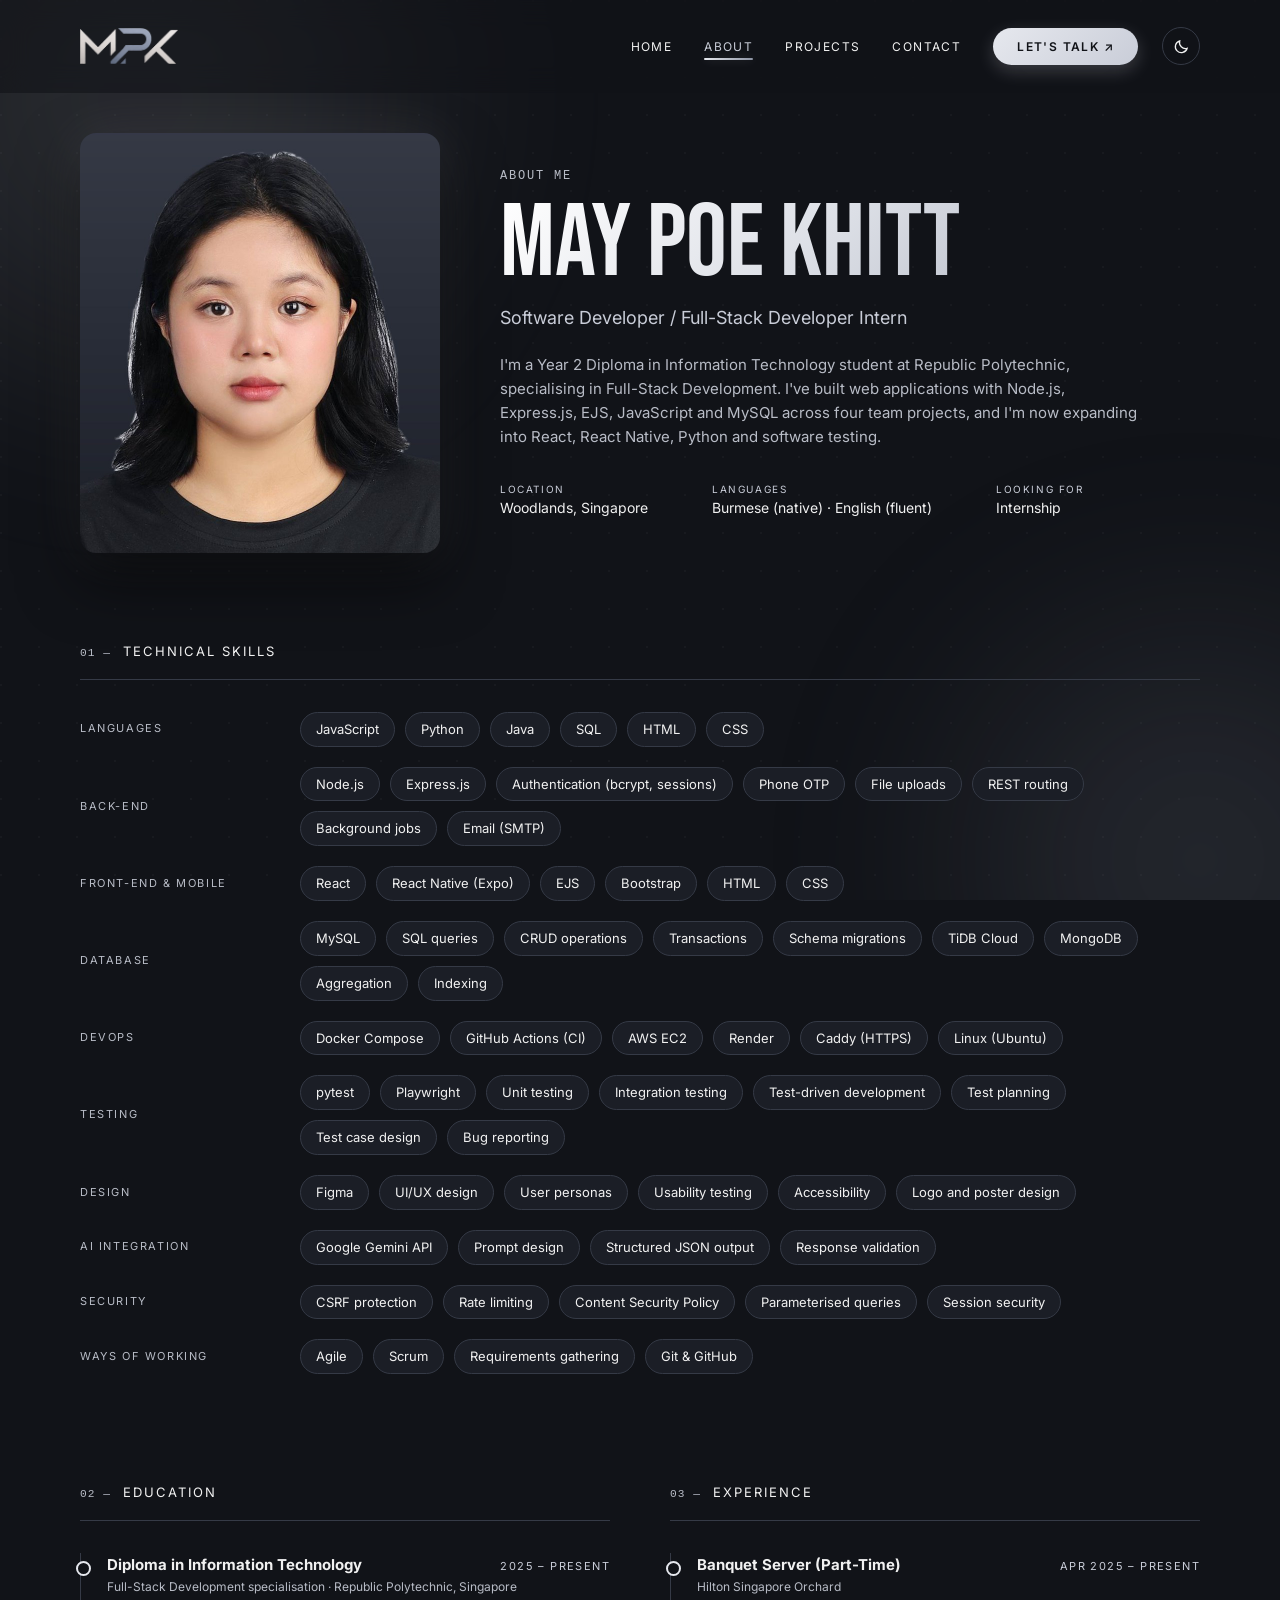
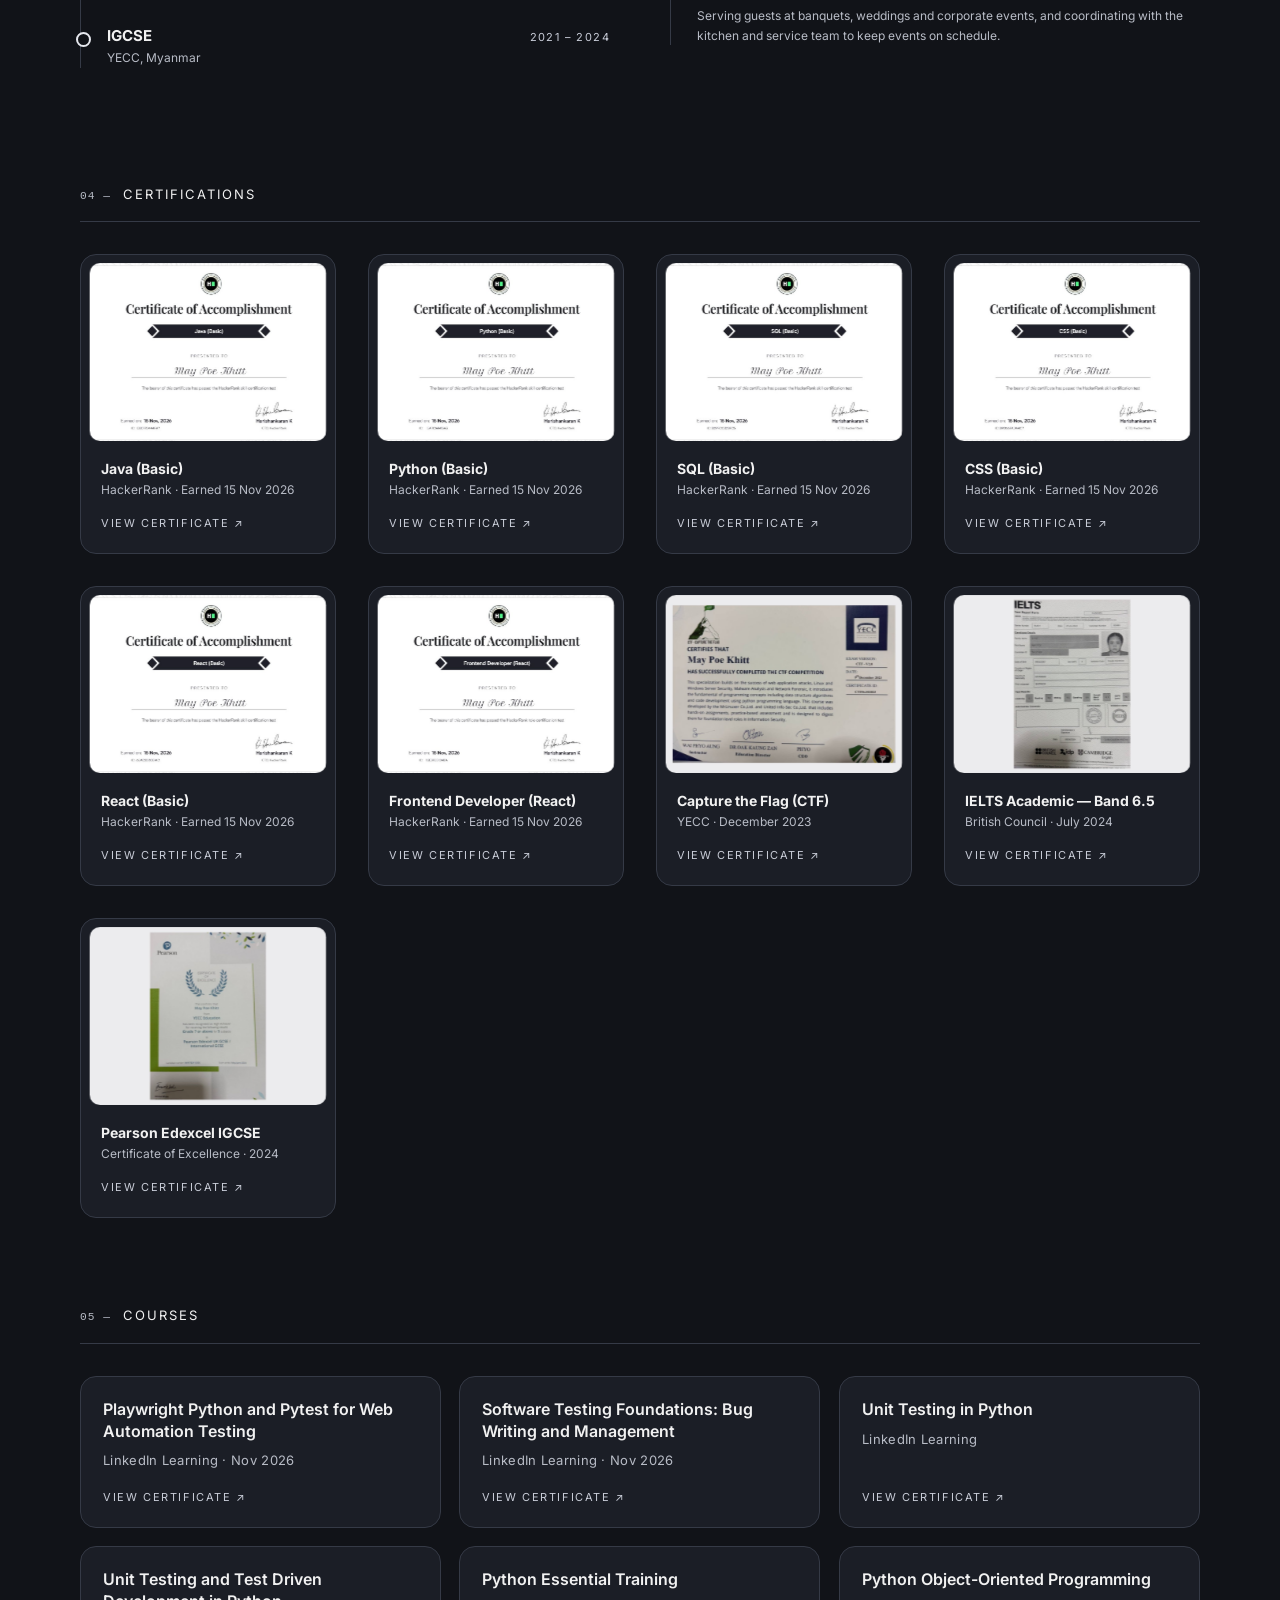
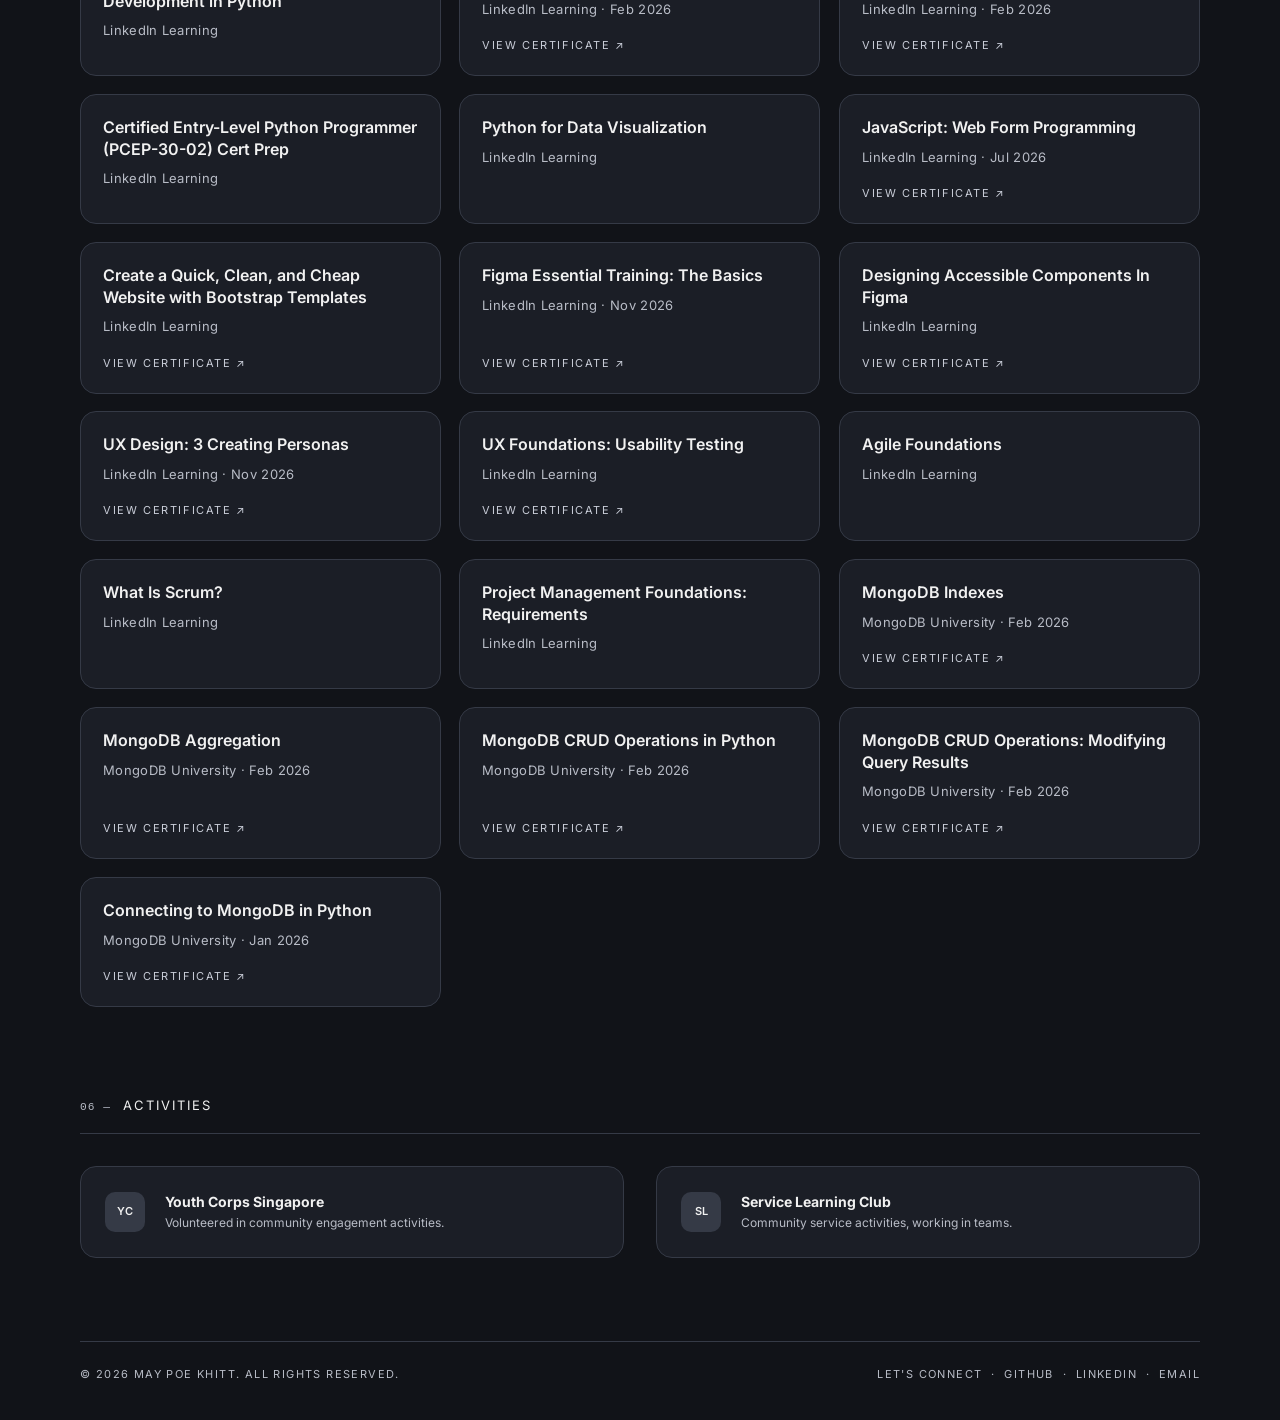
==== commit e455e6e5: "Add light/dark toggle, architecture diagram and typographic polish" ====
--- a/about.html
+++ b/about.html
@@ -13,6 +13,22 @@
   <link href="https://fonts.googleapis.com/css2?family=Bebas+Neue&family=Inter:wght@400;600&display=swap" rel="stylesheet">
 
   <link rel="stylesheet" href="css/style.css">
+
+  <!-- Runs before anything is drawn, so the page never flashes the wrong
+       theme. It reads the choice saved on the last visit; if there is
+       none, it follows whatever the computer itself is set to. -->
+  <script>
+    (function () {
+      try {
+        // Dark is the design in my design document, so that is what a
+        // first-time visitor sees. After that, their own choice wins.
+        var saved = localStorage.getItem("mpk-theme") || "dark";
+        document.documentElement.setAttribute("data-theme", saved);
+      } catch (error) {
+        document.documentElement.setAttribute("data-theme", "dark");
+      }
+    })();
+  </script>
 </head>
 <body>
 
@@ -34,6 +50,10 @@
     <div class="container">
       <nav class="nav" aria-label="Main">
         <a class="nav-logo" href="index.html"><img src="assets/img/logo.png" alt="MPK logo, back to home"></a>
+        <button class="theme-toggle" type="button" aria-label="Switch between light and dark mode">
+          <svg class="icon-moon" viewBox="0 0 24 24" aria-hidden="true"><path d="M20 14.5A8.5 8.5 0 0 1 9.5 4a8.5 8.5 0 1 0 10.5 10.5z"/></svg>
+          <svg class="icon-sun" viewBox="0 0 24 24" aria-hidden="true"><circle cx="12" cy="12" r="4.2"/><path d="M12 2.5v2M12 19.5v2M2.5 12h2M19.5 12h2M5.2 5.2l1.4 1.4M17.4 17.4l1.4 1.4M18.8 5.2l-1.4 1.4M6.6 17.4l-1.4 1.4"/></svg>
+        </button>
         <button class="nav-toggle" aria-expanded="false" aria-controls="nav-links">MENU</button>
         <ul class="nav-links" id="nav-links">
           <li><a href="index.html">Home</a></li>
--- a/css/style.css
+++ b/css/style.css
@@ -39,6 +39,9 @@
 
   --font-heading: "Bebas Neue", Impact, sans-serif;
   --font-body: "Inter", Arial, sans-serif;
+  /* The fonts a code editor uses, for anything that is technical
+     metadata rather than prose: section numbers, stack lists, labels. */
+  --font-mono: ui-monospace, SFMono-Regular, "SF Mono", Menlo, Consolas, "Liberation Mono", monospace;
 
   --page-width: 1280px;
   --radius: 16px;
@@ -288,6 +291,9 @@
   align-items: center;
   gap: 32px;
   list-style: none;
+  /* Pushed to the right so the links, the "Let's talk" pill and the
+     theme button stay together at that end of the bar. */
+  margin-left: auto;
 }
 
 .nav-links a {
@@ -1823,6 +1829,22 @@
     border-bottom: 1px solid var(--accent);
   }
 
+  /* On a phone the links collapse behind MENU, so the theme button sits
+     outside the menu where it can always be reached. */
+  .theme-toggle {
+    order: 1;
+    margin-left: auto;
+    margin-right: 12px;
+  }
+
+  .nav-toggle {
+    order: 2;
+  }
+
+  .nav-links {
+    order: 3;
+  }
+
   /* main.js adds "open" when the menu button is pressed */
   .nav-links.open {
     display: flex;
@@ -2010,3 +2032,232 @@
     display: none;
   }
 }
+
+/* ---------- 19. Light mode ----------
+   The whole site is built from the five colour variables at the top of
+   this file, so switching theme is mostly a matter of redefining them.
+   The greys swap ends: the page background becomes the lightest colour
+   and the text becomes the darkest. Because buttons are written as
+   "background: var(--accent); color: var(--navy-black)", flipping both
+   variables turns a light button on a dark page into a dark button on a
+   light page, with no extra rules.
+
+   The rules after the variables are the handful of places where a
+   colour was written directly instead of coming from a variable:
+   glows, drop shadows and the gradient on the big headings. */
+:root[data-theme="light"] {
+  --navy-black: #F2F3F5;   /* page background, and text sitting on --accent */
+  --charcoal:   #FFFFFF;   /* cards */
+  --slate:      #D7DAE2;   /* borders and image backgrounds */
+  --light-grey: #5B6270;   /* secondary text, dark enough to read on white */
+  --off-white:  #111318;   /* main text */
+
+  --accent:      #1B1E26;  /* strongest highlight: now dark instead of silver */
+  --accent-soft: #353A46;
+  --accent-2:    #6E7585;
+  --glow: rgba(17, 19, 24, 0.12);
+
+  --lift-shadow:
+    0 2px 6px rgba(17, 19, 24, 0.06),
+    0 18px 40px rgba(17, 19, 24, 0.12),
+    0 0 30px rgba(17, 19, 24, 0.05);
+}
+
+/* The big headings run dark-to-grey instead of white-to-grey */
+:root[data-theme="light"] .hero h1,
+:root[data-theme="light"] .about-hero h1,
+:root[data-theme="light"] .cta h2,
+:root[data-theme="light"] .modal-box h2 {
+  /* background-image, not the background shorthand: the shorthand would
+     reset background-clip and the text would turn into a solid block */
+  background-image: linear-gradient(135deg, #111318 0%, #353A46 46%, #828A9A 112%);
+}
+
+/* Panels that were written as a dark colour rather than a variable */
+:root[data-theme="light"] .site-header {
+  background: rgba(242, 243, 245, 0.7);
+}
+
+:root[data-theme="light"] .site-header.scrolled {
+  background: rgba(242, 243, 245, 0.92);
+  border-bottom-color: rgba(17, 19, 24, 0.12);
+}
+
+:root[data-theme="light"] .stats {
+  background: linear-gradient(135deg, rgba(17, 19, 24, 0.05), rgba(255, 255, 255, 0.95) 45%);
+}
+
+/* In light mode the filled buttons must stay dark the whole way across,
+   otherwise the light text on them disappears into the pale end of the
+   gradient. */
+:root[data-theme="light"] .nav-links a.nav-cta {
+  background: linear-gradient(135deg, #1B1E26, #3E4452);
+}
+
+:root[data-theme="light"] .btn:not(.btn-outline) {
+  background: linear-gradient(135deg, #111318, #353A46 55%, #4A5160);
+}
+
+:root[data-theme="light"] .btn-outline,
+:root[data-theme="light"] .filter-btn,
+:root[data-theme="light"] .contact-form input,
+:root[data-theme="light"] .contact-form textarea {
+  background: rgba(255, 255, 255, 0.9);
+}
+
+/* The drifting background circles are far too heavy on a light page */
+:root[data-theme="light"] .orbs span {
+  opacity: 0.07;
+}
+
+/* The logo is drawn in light grey, so it is inverted to stay visible */
+:root[data-theme="light"] .nav-logo img,
+:root[data-theme="light"] .loader img {
+  filter: invert(1);
+}
+
+/* Shadows that were almost black, softened so they read as paper */
+:root[data-theme="light"] .btn-outline:hover {
+  box-shadow: 0 10px 26px rgba(17, 19, 24, 0.14);
+}
+
+:root[data-theme="light"] .hero-photo img,
+:root[data-theme="light"] .about-hero img {
+  box-shadow: 0 24px 60px rgba(17, 19, 24, 0.18);
+}
+
+:root[data-theme="light"] .modal-box {
+  background: var(--charcoal);
+  border-color: rgba(17, 19, 24, 0.14);
+  box-shadow: 0 40px 90px rgba(17, 19, 24, 0.25);
+}
+
+/* The light sweep across buttons and cards becomes a dark sweep */
+:root[data-theme="light"] .btn::before {
+  background: linear-gradient(100deg, transparent, rgba(17, 19, 24, 0.14), transparent);
+}
+
+:root[data-theme="light"] .cta::after {
+  background: linear-gradient(100deg, transparent, rgba(17, 19, 24, 0.06), transparent);
+}
+
+:root[data-theme="light"] .tilt::after {
+  background: radial-gradient(420px circle at var(--mx, 50%) var(--my, 50%), rgba(17, 19, 24, 0.07), transparent 62%);
+}
+
+/* The sun and moon button in the navigation bar */
+.theme-toggle {
+  /* The nav is a flex row; order 3 puts the button after the links on a
+     laptop, and the phone rule below moves it next to the MENU button. */
+  order: 3;
+  flex: 0 0 auto;
+  margin-left: 24px;
+  display: grid;
+  place-items: center;
+  width: 38px;
+  height: 38px;
+  padding: 0;
+  border: 1px solid var(--slate);
+  border-radius: 50%;
+  background: transparent;
+  color: var(--off-white);
+  cursor: pointer;
+  transition: border-color var(--speed) var(--ease), color var(--speed) var(--ease),
+    background var(--speed) var(--ease), transform var(--speed) var(--ease);
+}
+
+.theme-toggle:hover {
+  border-color: var(--accent);
+  transform: translateY(-2px) rotate(-12deg);
+}
+
+.theme-toggle svg {
+  width: 17px;
+  height: 17px;
+  fill: none;
+  stroke: currentColor;
+  stroke-width: 1.8;
+  stroke-linecap: round;
+}
+
+/* Only one of the two icons is shown, depending on the theme */
+.theme-toggle .icon-sun { display: none; }
+:root[data-theme="light"] .theme-toggle .icon-sun { display: block; }
+:root[data-theme="light"] .theme-toggle .icon-moon { display: none; }
+
+/* ---------- 20. Engineering details ----------
+   Small typographic touches that make the site read like it was built
+   by someone who writes software, rather than assembled from a
+   template: a faint dot grid behind everything, numbered sections, and
+   a monospace face for anything that is technical metadata. */
+
+/* A faint dot grid, like graph paper under the page */
+body::before {
+  content: "";
+  position: fixed;
+  inset: 0;
+  z-index: -1;
+  pointer-events: none;
+  background-image: radial-gradient(circle at 1px 1px, currentColor 1px, transparent 0);
+  background-size: 38px 38px;
+  color: var(--off-white);
+  opacity: 0.035;
+}
+
+/* Sections count themselves: 01, 02, 03 down the page */
+body {
+  counter-reset: section;
+}
+
+.section-title {
+  counter-increment: section;
+}
+
+/* This replaces the plain dash that used to sit in front of a section
+   heading: the number and the dash together, in the code face. */
+.section-title::before {
+  content: counter(section, decimal-leading-zero) " \2014";
+  display: inline;
+  width: auto;
+  height: auto;
+  margin-right: 12px;
+  vertical-align: baseline;
+  background: none;
+  font-family: var(--font-mono);
+  font-size: 0.86em;
+  letter-spacing: 1px;
+  color: var(--light-grey);
+}
+
+/* Technical metadata in a code face */
+.eyebrow,
+.tech,
+.stat p,
+.filter-btn,
+.loader-count {
+  font-family: var(--font-mono);
+}
+
+/* The architecture drawing inside a project pop-up */
+.modal-arch {
+  margin: 26px 0 6px;
+  padding: 22px 20px;
+  border: 1px solid var(--slate);
+  border-radius: 12px;
+  background: var(--navy-black);
+  color: var(--light-grey);
+}
+
+.modal-arch:empty {
+  display: none;
+}
+
+.modal-arch svg {
+  display: block;
+  width: 100%;
+  height: auto;
+}
+
+.proj-arch {
+  display: none;
+}
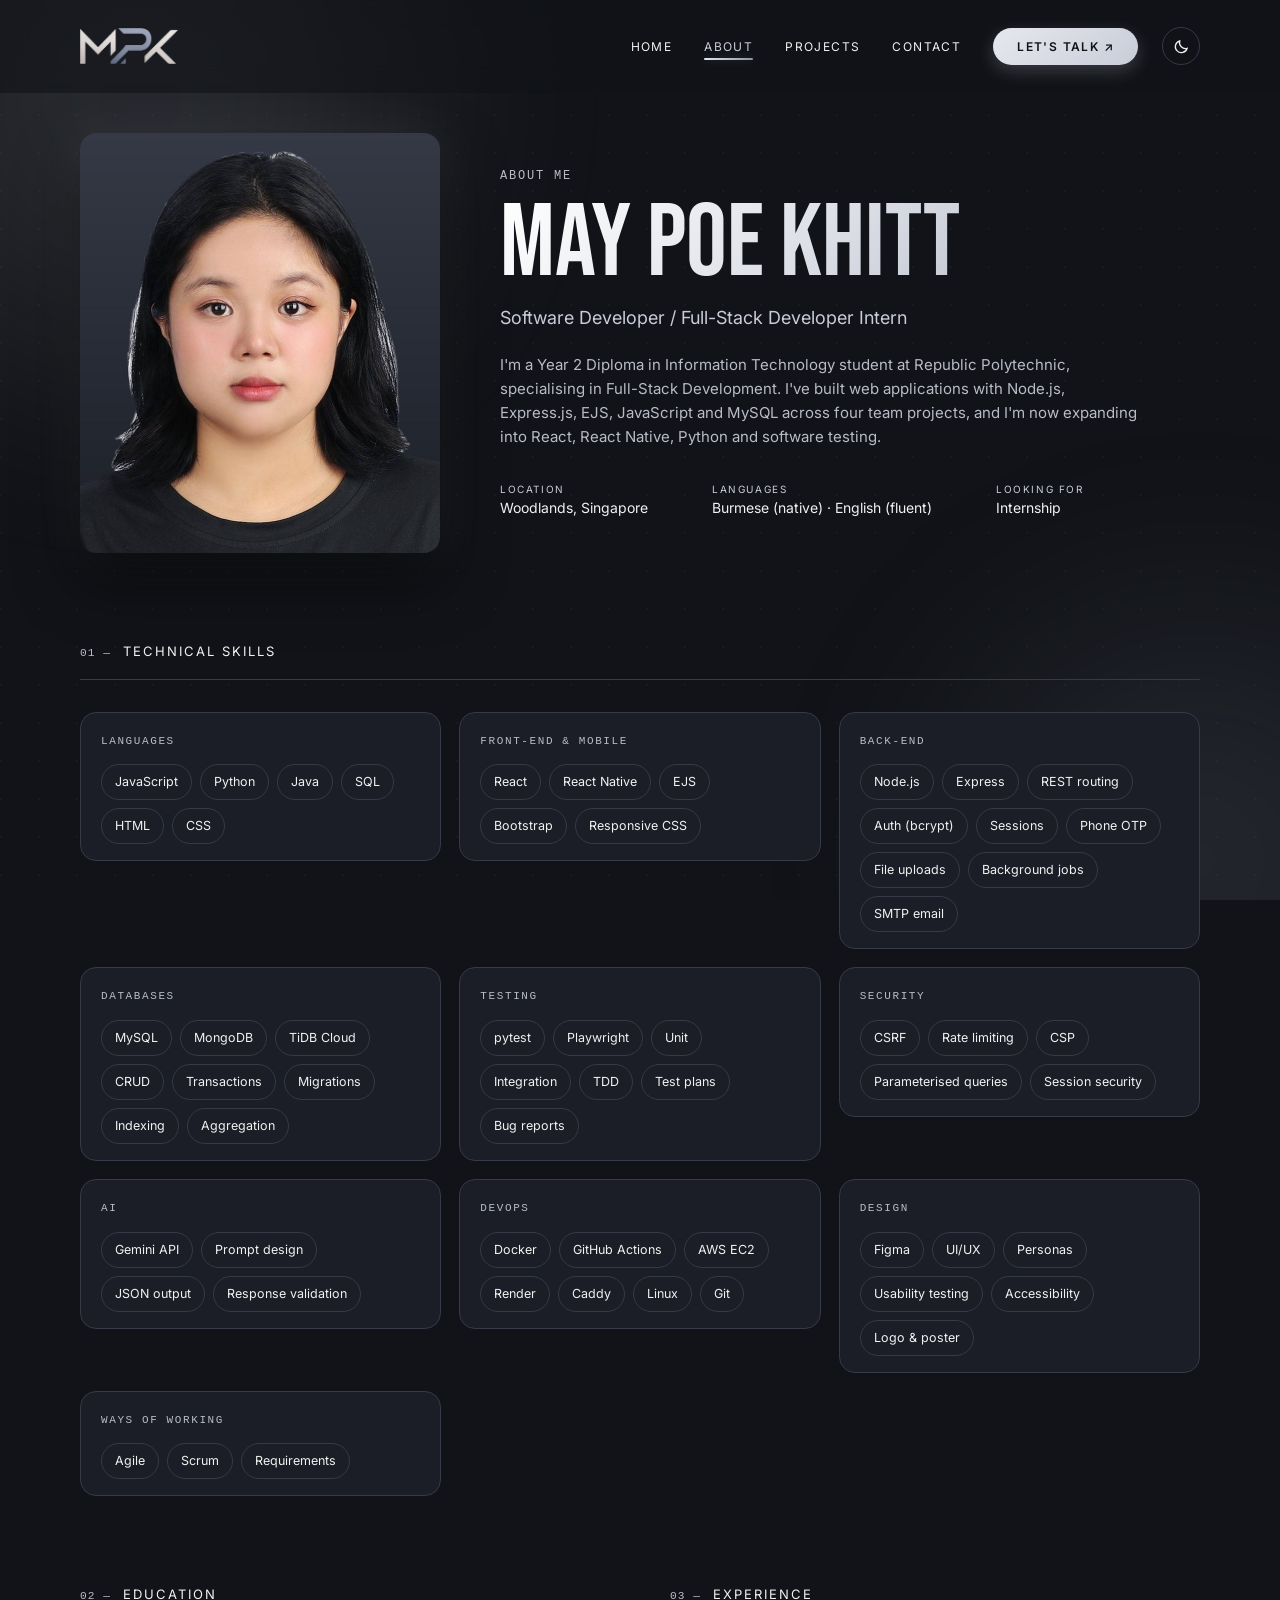
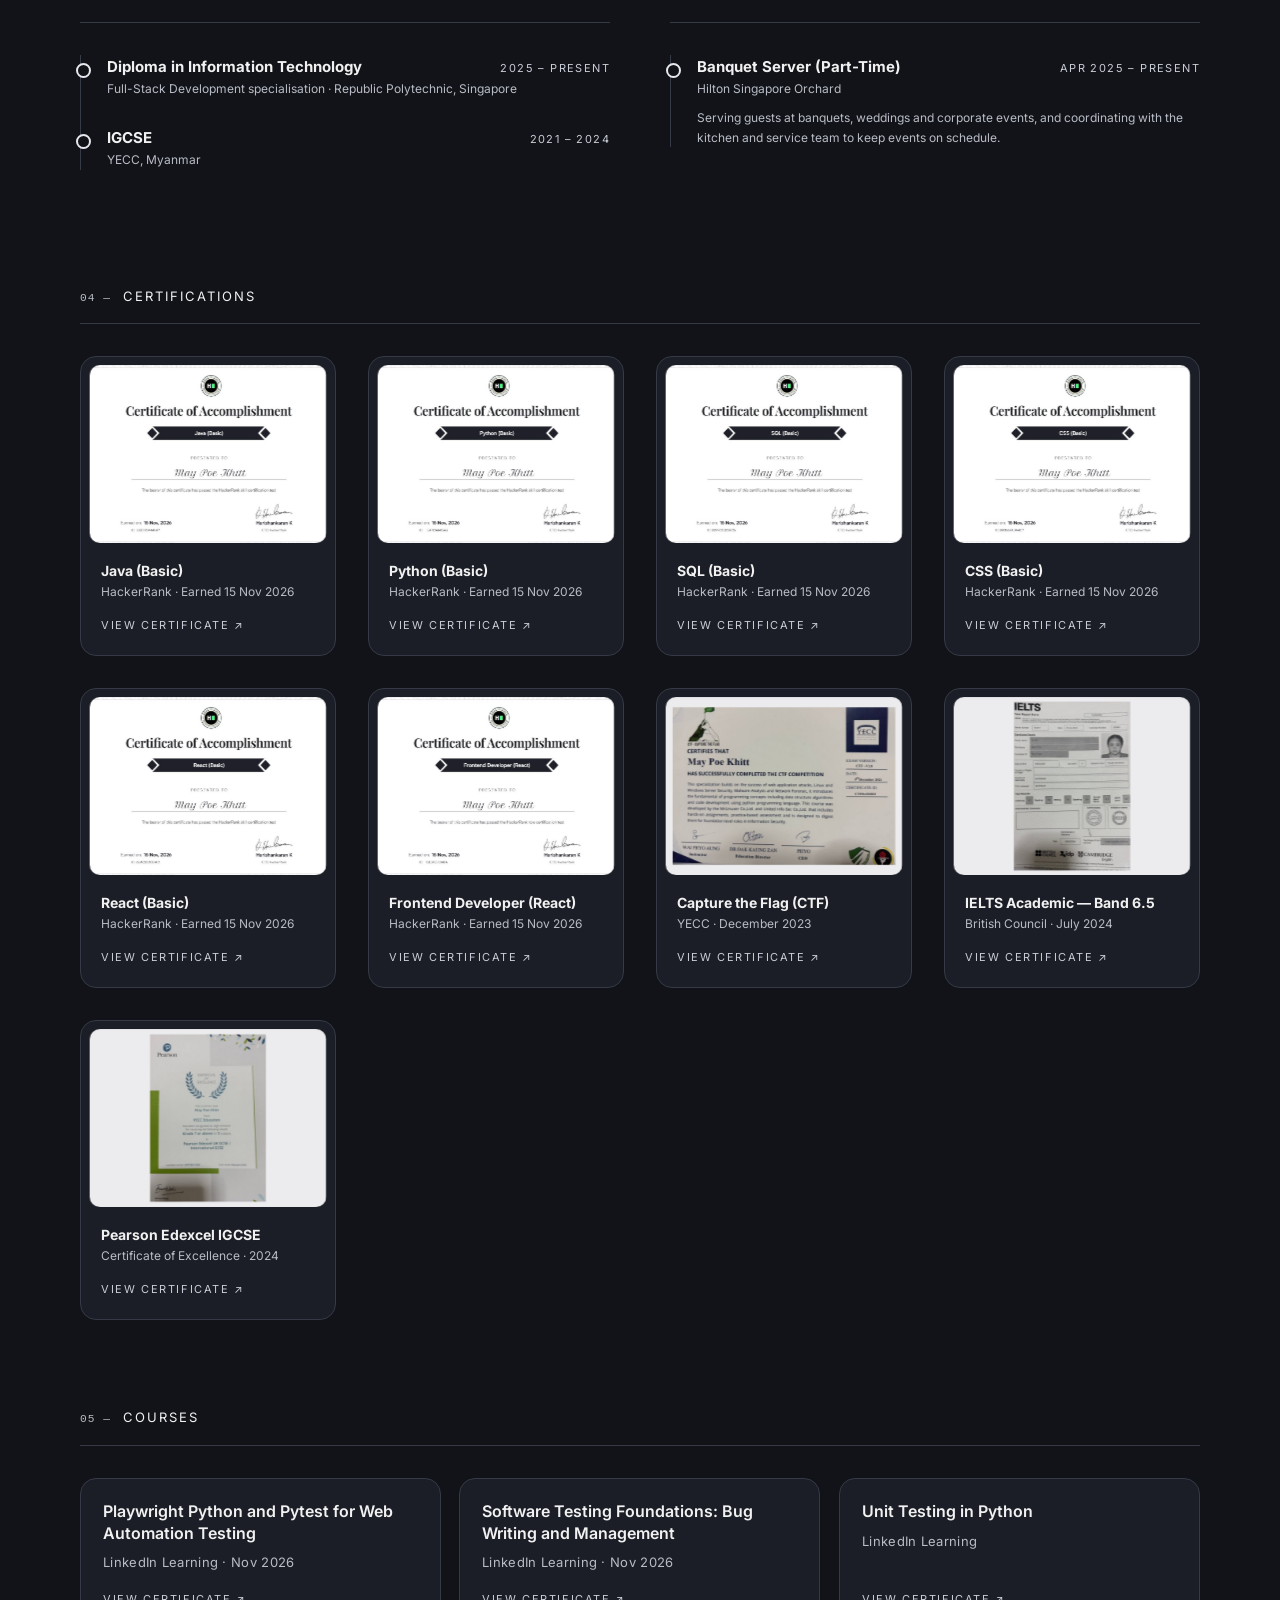
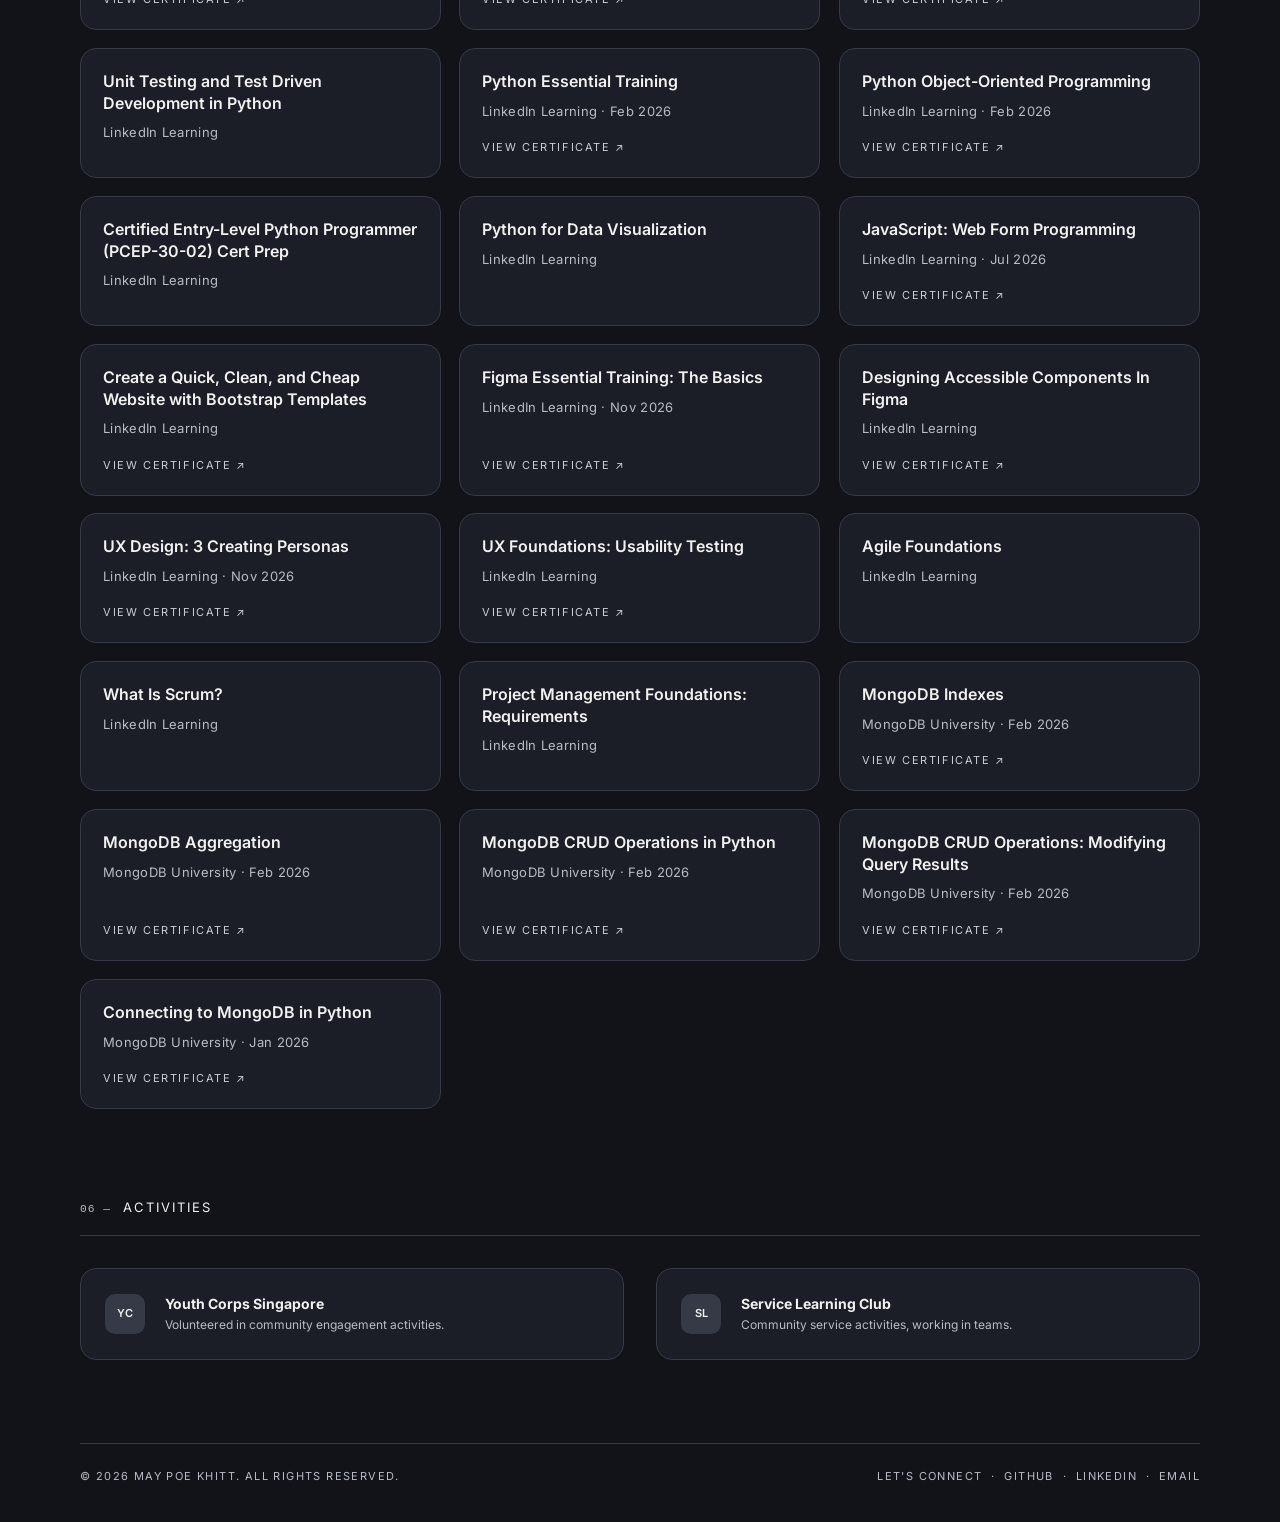
==== commit fb6185d6: "Tidy skills into a card grid" ====
--- a/about.html
+++ b/about.html
@@ -86,65 +86,67 @@
     <!-- ===== Technical skills ===== -->
     <section class="container">
       <h2 class="section-title ruled" data-reveal>Technical skills</h2>
-      <div class="skill-row" data-reveal>
-        <h3>Languages</h3>
-        <ul class="tag-list">
-          <li>JavaScript</li><li>Python</li><li>Java</li><li>SQL</li><li>HTML</li><li>CSS</li>
-        </ul>
-      </div>
-      <div class="skill-row" data-reveal>
-        <h3>Back-end</h3>
-        <ul class="tag-list">
-          <li>Node.js</li><li>Express.js</li><li>Authentication (bcrypt, sessions)</li><li>Phone OTP</li><li>File uploads</li><li>REST routing</li><li>Background jobs</li><li>Email (SMTP)</li>
-        </ul>
-      </div>
-      <div class="skill-row" data-reveal>
-        <h3>Front-end &amp; mobile</h3>
-        <ul class="tag-list">
-          <li>React</li><li>React Native (Expo)</li><li>EJS</li><li>Bootstrap</li><li>HTML</li><li>CSS</li>
-        </ul>
-      </div>
-      <div class="skill-row" data-reveal>
-        <h3>Database</h3>
-        <ul class="tag-list">
-          <li>MySQL</li><li>SQL queries</li><li>CRUD operations</li><li>Transactions</li><li>Schema migrations</li><li>TiDB Cloud</li><li>MongoDB</li><li>Aggregation</li><li>Indexing</li>
-        </ul>
-      </div>
-      <div class="skill-row" data-reveal>
-        <h3>DevOps</h3>
-        <ul class="tag-list">
-          <li>Docker Compose</li><li>GitHub Actions (CI)</li><li>AWS EC2</li><li>Render</li><li>Caddy (HTTPS)</li><li>Linux (Ubuntu)</li>
-        </ul>
-      </div>
-      <div class="skill-row" data-reveal>
-        <h3>Testing</h3>
-        <ul class="tag-list">
-          <li>pytest</li><li>Playwright</li><li>Unit testing</li><li>Integration testing</li><li>Test-driven development</li><li>Test planning</li><li>Test case design</li><li>Bug reporting</li>
-        </ul>
-      </div>
-      <div class="skill-row" data-reveal>
-        <h3>Design</h3>
-        <ul class="tag-list">
-          <li>Figma</li><li>UI/UX design</li><li>User personas</li><li>Usability testing</li><li>Accessibility</li><li>Logo and poster design</li>
-        </ul>
-      </div>
-      <div class="skill-row" data-reveal>
-        <h3>AI integration</h3>
-        <ul class="tag-list">
-          <li>Google Gemini API</li><li>Prompt design</li><li>Structured JSON output</li><li>Response validation</li>
-        </ul>
-      </div>
-      <div class="skill-row" data-reveal>
-        <h3>Security</h3>
-        <ul class="tag-list">
-          <li>CSRF protection</li><li>Rate limiting</li><li>Content Security Policy</li><li>Parameterised queries</li><li>Session security</li>
-        </ul>
-      </div>
-      <div class="skill-row" data-reveal>
-        <h3>Ways of working</h3>
-        <ul class="tag-list">
-          <li>Agile</li><li>Scrum</li><li>Requirements gathering</li><li>Git &amp; GitHub</li>
-        </ul>
+      <div class="skills-grid">
+        <div class="skill-row" data-reveal>
+          <h3>Languages</h3>
+          <ul class="tag-list">
+            <li>JavaScript</li><li>Python</li><li>Java</li><li>SQL</li><li>HTML</li><li>CSS</li>
+          </ul>
+        </div>
+        <div class="skill-row" data-reveal>
+          <h3>Front-end &amp; mobile</h3>
+          <ul class="tag-list">
+            <li>React</li><li>React Native</li><li>EJS</li><li>Bootstrap</li><li>Responsive CSS</li>
+          </ul>
+        </div>
+        <div class="skill-row" data-reveal>
+          <h3>Back-end</h3>
+          <ul class="tag-list">
+            <li>Node.js</li><li>Express</li><li>REST routing</li><li>Auth (bcrypt)</li><li>Sessions</li><li>Phone OTP</li><li>File uploads</li><li>Background jobs</li><li>SMTP email</li>
+          </ul>
+        </div>
+        <div class="skill-row" data-reveal>
+          <h3>Databases</h3>
+          <ul class="tag-list">
+            <li>MySQL</li><li>MongoDB</li><li>TiDB Cloud</li><li>CRUD</li><li>Transactions</li><li>Migrations</li><li>Indexing</li><li>Aggregation</li>
+          </ul>
+        </div>
+        <div class="skill-row" data-reveal>
+          <h3>Testing</h3>
+          <ul class="tag-list">
+            <li>pytest</li><li>Playwright</li><li>Unit</li><li>Integration</li><li>TDD</li><li>Test plans</li><li>Bug reports</li>
+          </ul>
+        </div>
+        <div class="skill-row" data-reveal>
+          <h3>Security</h3>
+          <ul class="tag-list">
+            <li>CSRF</li><li>Rate limiting</li><li>CSP</li><li>Parameterised queries</li><li>Session security</li>
+          </ul>
+        </div>
+        <div class="skill-row" data-reveal>
+          <h3>AI</h3>
+          <ul class="tag-list">
+            <li>Gemini API</li><li>Prompt design</li><li>JSON output</li><li>Response validation</li>
+          </ul>
+        </div>
+        <div class="skill-row" data-reveal>
+          <h3>DevOps</h3>
+          <ul class="tag-list">
+            <li>Docker</li><li>GitHub Actions</li><li>AWS EC2</li><li>Render</li><li>Caddy</li><li>Linux</li><li>Git</li>
+          </ul>
+        </div>
+        <div class="skill-row" data-reveal>
+          <h3>Design</h3>
+          <ul class="tag-list">
+            <li>Figma</li><li>UI/UX</li><li>Personas</li><li>Usability testing</li><li>Accessibility</li><li>Logo &amp; poster</li>
+          </ul>
+        </div>
+        <div class="skill-row" data-reveal>
+          <h3>Ways of working</h3>
+          <ul class="tag-list">
+            <li>Agile</li><li>Scrum</li><li>Requirements</li>
+          </ul>
+        </div>
       </div>
     </section>
 
--- a/css/style.css
+++ b/css/style.css
@@ -1237,19 +1237,40 @@
 }
 
 /* One row per group of skills: label on the left, tags on the right */
+/* The skill groups sit as small cards in a grid rather than as ten
+   full-width rows: the same information in roughly half the height,
+   and nothing has to stretch across the whole page. */
+.skills-grid {
+  display: grid;
+  grid-template-columns: repeat(auto-fit, minmax(300px, 1fr));
+  align-items: start;
+  gap: 18px;
+}
+
 .skill-row {
-  display: grid;
-  grid-template-columns: 220px 1fr;
-  align-items: center;
-  margin-bottom: 20px;
+  padding: 20px 20px 16px;
+  border: 1px solid var(--slate);
+  border-radius: var(--radius);
+  background: var(--charcoal);
 }
 
 .skill-row h3 {
+  margin-bottom: 14px;
+  font-family: var(--font-mono);
   font-size: 11px;
   font-weight: 400;
   letter-spacing: 1.6px;
   text-transform: uppercase;
   color: var(--light-grey);
+}
+
+.skill-row .tag-list {
+  gap: 8px;
+}
+
+.skill-row .tag-list li {
+  font-size: 12.5px;
+  padding: 7px 13px;
 }
 
 .two-columns {
